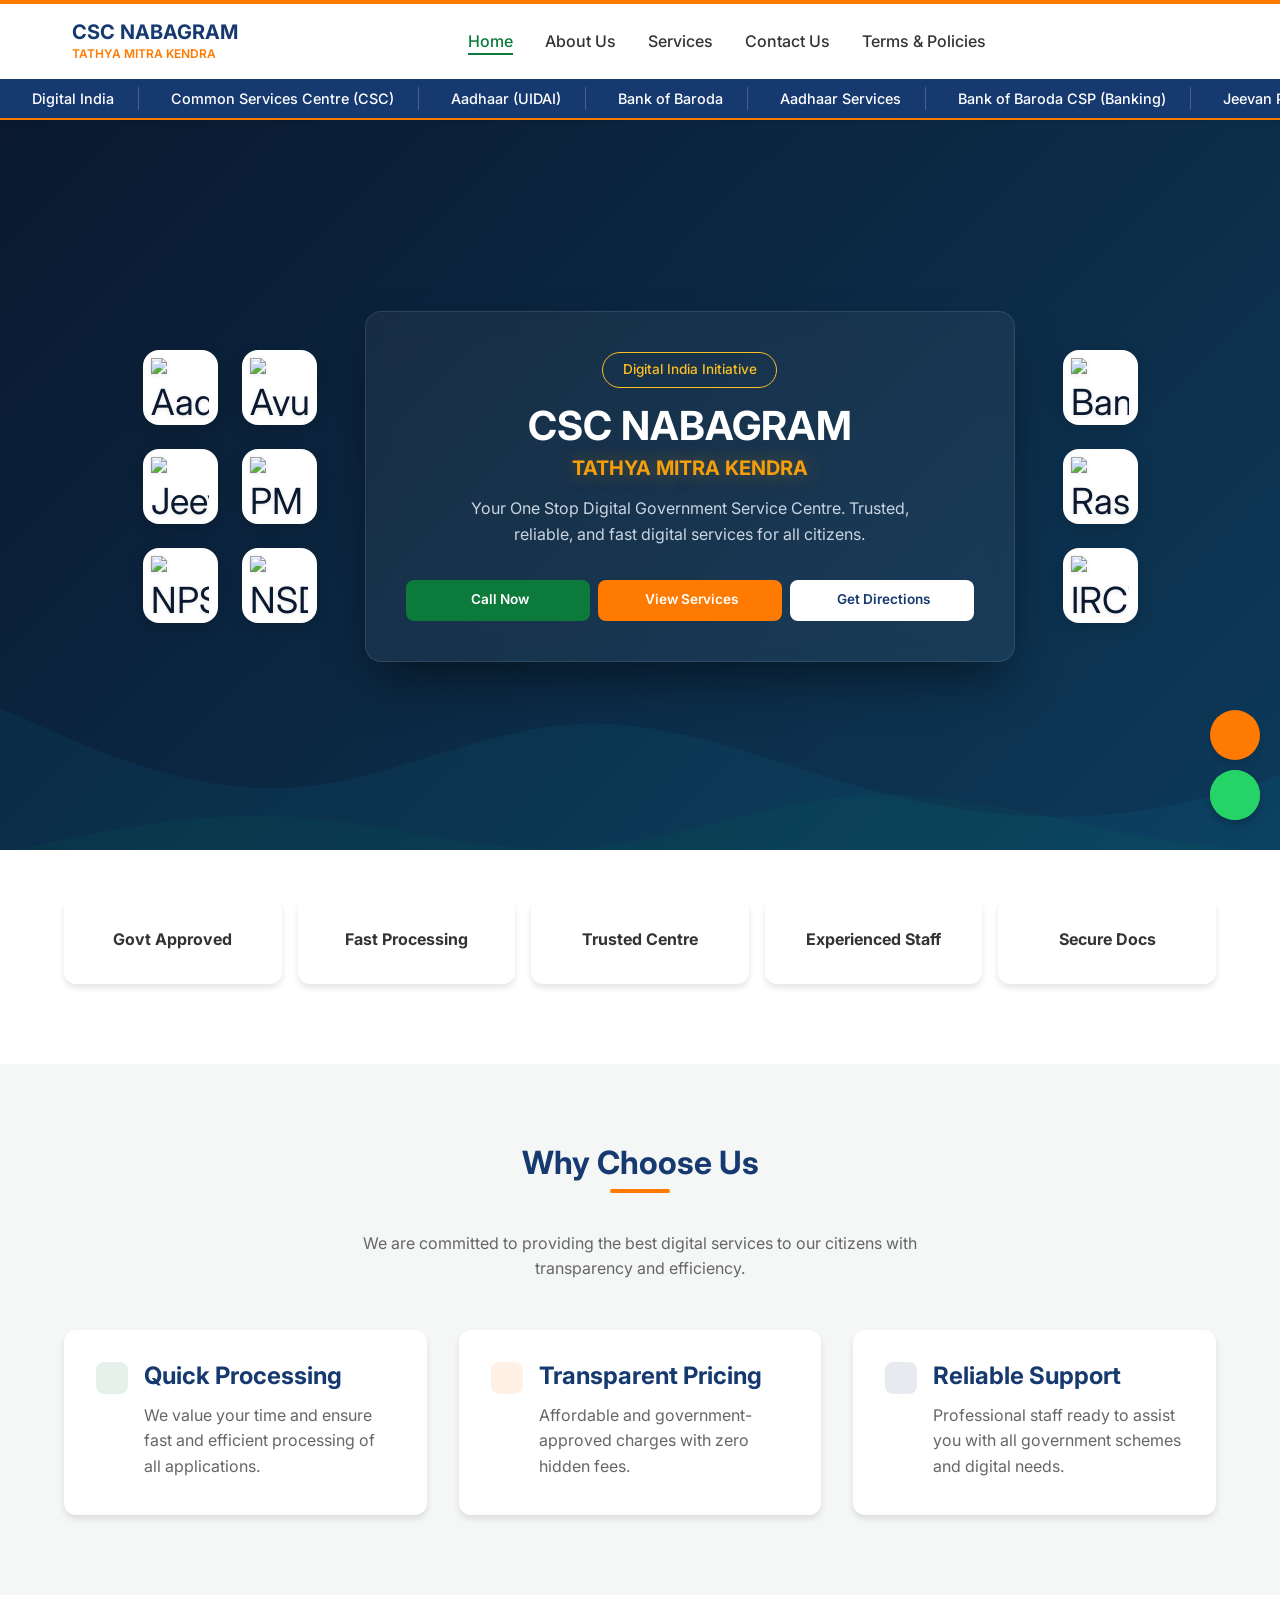
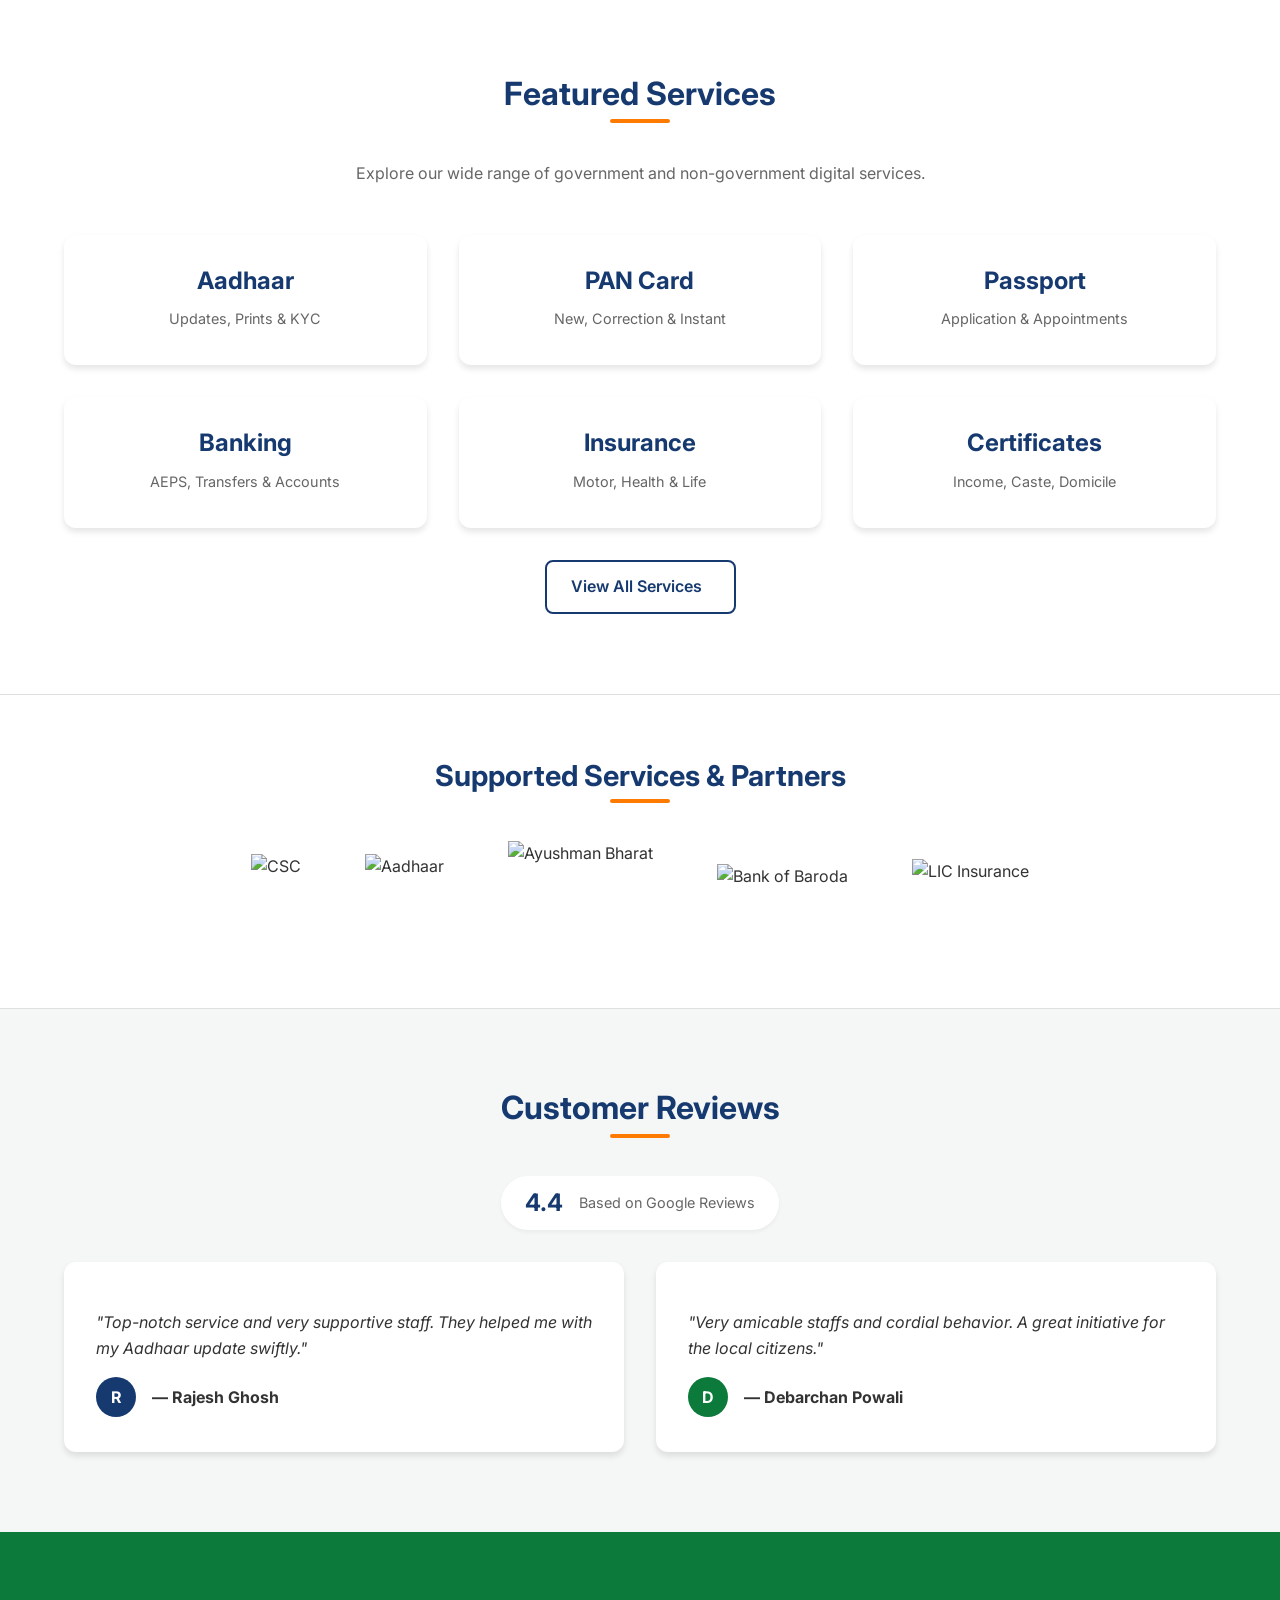
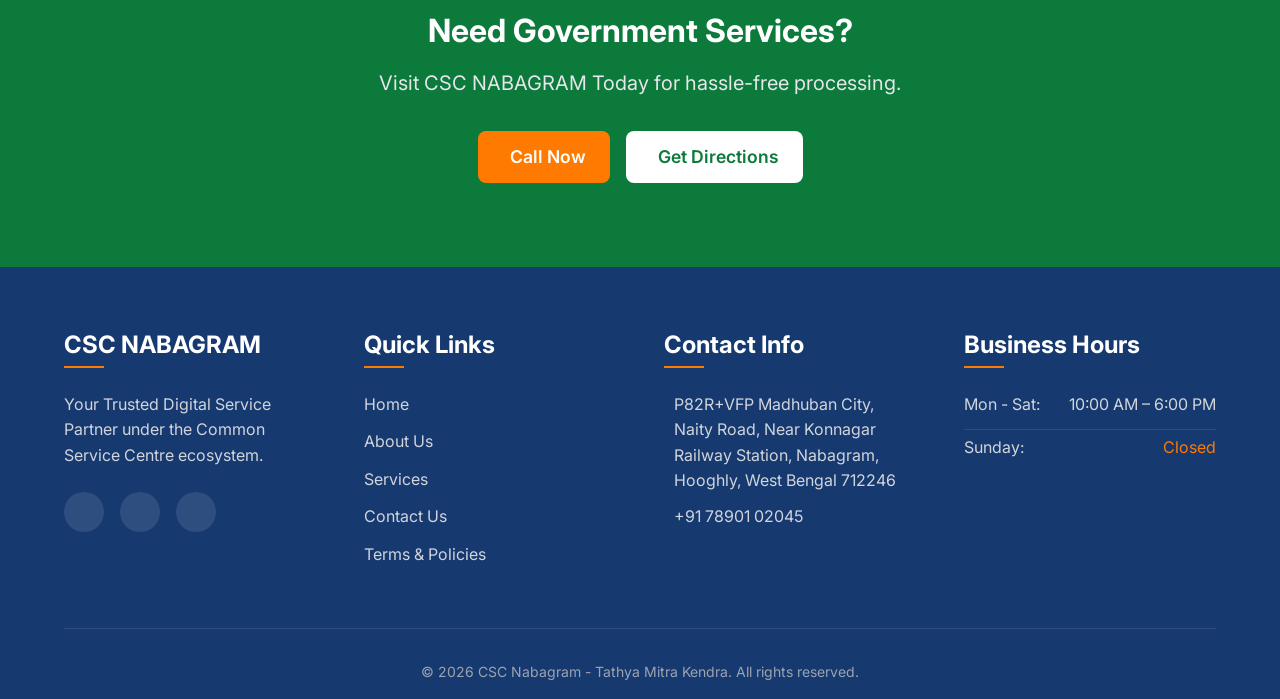
==== index.html @ 174e8575 "Initial commit" ====
<!DOCTYPE html>
<html lang="en">

<head>
    <meta charset="UTF-8">
    <meta name="viewport" content="width=device-width, initial-scale=1.0">
    <meta name="description"
        content="CSC Nabagram - Tathya Mitra Kendra. Your Trusted Digital Service Partner. We provide Aadhaar, PAN, Voter ID, Passport, Banking and various Government Certificates services.">
    <meta name="keywords"
        content="CSC Nabagram, Tathya Mitra Kendra, Aadhaar Center, PAN Card, Digital India, Government Services, Banking, Insurance, Passport Seva">
    <title>CSC NABAGRAM - TATHYA MITRA KENDRA</title>

    <!-- Open Graph Tags -->
    <meta property="og:title" content="CSC Nabagram - Tathya Mitra Kendra">
    <meta property="og:description"
        content="Your One Stop Digital Government Service Centre for Aadhaar, PAN, Passport, and more.">
    <meta property="og:type" content="website">
    <meta property="og:url" content="https://www.cscnaba.example.com">

    <!-- CSS and Fonts -->
    <link rel="stylesheet" href="css/style.css">
    <script src="https://unpkg.com/@phosphor-icons/web"></script>

    <!-- Schema.org LocalBusiness -->
    <script type="application/ld+json">
    {
      "@context": "https://schema.org",
      "@type": "LocalBusiness",
      "name": "CSC NABAGRAM - TATHYA MITRA KENDRA",
      "image": "",
      "telephone": "+91 7890102045",
      "address": {
        "@type": "PostalAddress",
        "streetAddress": "P82R+VFP Madhuban City, Naity Road, Near Konnagar Railway Station",
        "addressLocality": "Nabagram",
        "addressRegion": "West Bengal",
        "postalCode": "712246",
        "addressCountry": "IN"
      },
      "openingHoursSpecification": {
        "@type": "OpeningHoursSpecification",
        "dayOfWeek": [
          "Monday", "Tuesday", "Wednesday", "Thursday", "Friday", "Saturday"
        ],
        "opens": "10:00",
        "closes": "18:00"
      }
    }
    </script>
</head>

<body>

    <!-- Header Navigation -->
    <header>
        <div class="nav-container">
            <a href="index.html" class="logo">
                <i class="ph ph-fingerprint logo-icon"></i>
                <div class="logo-text">
                    <h1>CSC NABAGRAM</h1>
                    <p>TATHYA MITRA KENDRA</p>
                </div>
            </a>
            <ul class="nav-menu">
                <li><a href="index.html" class="nav-link active">Home</a></li>
                <li><a href="about.html" class="nav-link">About Us</a></li>
                <li><a href="services.html" class="nav-link">Services</a></li>
                <li><a href="contact.html" class="nav-link">Contact Us</a></li>
                <li><a href="terms.html" class="nav-link">Terms & Policies</a></li>
            </ul>
            <div class="header-cta" style="display: flex; gap: 1rem; align-items: center;">
                <a href="tel:+917890102045" class="btn btn-primary"
                    style="display: none; @media(min-width: 768px){display: inline-flex;}"><i class="ph ph-phone"></i>
                    Call Now</a>
                <button class="hamburger" aria-label="Toggle Navigation">
                    <i class="ph ph-list"></i>
                </button>
            </div>
        </div>
        <!-- Services Ticker -->
        <div class="services-ticker-wrap">
            <div class="services-ticker">
                <div class="ticker-group">
                    <div class="ticker-item"><i class="ph ph-laptop"></i> Digital India</div>
                    <div class="ticker-item"><i class="ph ph-buildings"></i> Common Services Centre (CSC)</div>
                    <div class="ticker-item"><i class="ph ph-fingerprint"></i> Aadhaar (UIDAI)</div>
                    <div class="ticker-item"><i class="ph ph-bank"></i> Bank of Baroda</div>
                    <div class="ticker-item"><i class="ph ph-fingerprint"></i> Aadhaar Services</div>
                    <div class="ticker-item"><i class="ph ph-bank"></i> Bank of Baroda CSP (Banking)</div>
                    <div class="ticker-item"><i class="ph ph-heartbeat"></i> Jeevan Pramaan</div>
                    <div class="ticker-item"><i class="ph ph-shield-check"></i> General Insurance</div>
                    <div class="ticker-item"><i class="ph ph-piggy-bank"></i> NPS (National Pension System)</div>
                    <div class="ticker-item"><i class="ph ph-identification-card"></i> PAN Card (NSDL/UTIITSL)</div>
                    <div class="ticker-item"><i class="ph ph-airplane-in-flight"></i> Passport Seva</div>
                    <div class="ticker-item"><i class="ph ph-identification-badge"></i> Voter ID Services (ECI)</div>
                    <div class="ticker-item"><i class="ph ph-certificate"></i> Birth & Death Certificate</div>
                    <div class="ticker-item"><i class="ph ph-file-text"></i> Income, Caste & Residence Certificate</div>
                    <div class="ticker-item"><i class="ph ph-plant"></i> PM Kisan Samman Nidhi</div>
                    <div class="ticker-item"><i class="ph ph-first-aid"></i> Ayushman Bharat (PMJAY)</div>
                    <div class="ticker-item"><i class="ph ph-hard-hat"></i> eShram Registration</div>
                    <div class="ticker-item"><i class="ph ph-shopping-cart"></i> Ration Card Services</div>
                    <div class="ticker-item"><i class="ph ph-lightning"></i> Electricity Bill Payment</div>
                    <div class="ticker-item"><i class="ph ph-device-mobile"></i> Mobile & DTH Recharge</div>
                    <div class="ticker-item"><i class="ph ph-car"></i> FASTag</div>
                    <div class="ticker-item"><i class="ph ph-train"></i> Railway & Bus Ticket Booking (IRCTC)</div>
                    <div class="ticker-item"><i class="ph ph-file-signature"></i> Government Scheme Registration</div>
                    <div class="ticker-item"><i class="ph ph-credit-card"></i> Digital Payment Services</div>
                </div>
                <div class="ticker-group" aria-hidden="true">
                    <div class="ticker-item"><i class="ph ph-laptop"></i> Digital India</div>
                    <div class="ticker-item"><i class="ph ph-buildings"></i> Common Services Centre (CSC)</div>
                    <div class="ticker-item"><i class="ph ph-fingerprint"></i> Aadhaar (UIDAI)</div>
                    <div class="ticker-item"><i class="ph ph-bank"></i> Bank of Baroda</div>
                    <div class="ticker-item"><i class="ph ph-fingerprint"></i> Aadhaar Services</div>
                    <div class="ticker-item"><i class="ph ph-bank"></i> Bank of Baroda CSP (Banking)</div>
                    <div class="ticker-item"><i class="ph ph-heartbeat"></i> Jeevan Pramaan</div>
                    <div class="ticker-item"><i class="ph ph-shield-check"></i> General Insurance</div>
                    <div class="ticker-item"><i class="ph ph-piggy-bank"></i> NPS (National Pension System)</div>
                    <div class="ticker-item"><i class="ph ph-identification-card"></i> PAN Card (NSDL/UTIITSL)</div>
                    <div class="ticker-item"><i class="ph ph-airplane-in-flight"></i> Passport Seva</div>
                    <div class="ticker-item"><i class="ph ph-identification-badge"></i> Voter ID Services (ECI)</div>
                    <div class="ticker-item"><i class="ph ph-certificate"></i> Birth & Death Certificate</div>
                    <div class="ticker-item"><i class="ph ph-file-text"></i> Income, Caste & Residence Certificate</div>
                    <div class="ticker-item"><i class="ph ph-plant"></i> PM Kisan Samman Nidhi</div>
                    <div class="ticker-item"><i class="ph ph-first-aid"></i> Ayushman Bharat (PMJAY)</div>
                    <div class="ticker-item"><i class="ph ph-hard-hat"></i> eShram Registration</div>
                    <div class="ticker-item"><i class="ph ph-shopping-cart"></i> Ration Card Services</div>
                    <div class="ticker-item"><i class="ph ph-lightning"></i> Electricity Bill Payment</div>
                    <div class="ticker-item"><i class="ph ph-device-mobile"></i> Mobile & DTH Recharge</div>
                    <div class="ticker-item"><i class="ph ph-car"></i> FASTag</div>
                    <div class="ticker-item"><i class="ph ph-train"></i> Railway & Bus Ticket Booking (IRCTC)</div>
                    <div class="ticker-item"><i class="ph ph-file-signature"></i> Government Scheme Registration</div>
                    <div class="ticker-item"><i class="ph ph-credit-card"></i> Digital Payment Services</div>
                </div>
            </div>
        </div>
    </header>

    <!-- Hero Section -->
    <section class="hero">
        <!-- Wavy Background Overlay -->
        <div class="hero-overlay-wavy">
            <svg viewBox="0 0 1440 320" class="wave-1">
                <path fill="rgba(0, 212, 255, 0.05)" fill-opacity="1"
                    d="M0,128L48,149.3C96,171,192,213,288,208C384,203,480,149,576,144C672,139,768,181,864,208C960,235,1056,245,1152,229.3C1248,213,1344,171,1392,149.3L1440,128L1440,320L1392,320C1344,320,1248,320,1152,320C1056,320,960,320,864,320C768,320,672,320,576,320C480,320,384,320,288,320C192,320,96,320,48,320L0,320Z">
                </path>
            </svg>
            <svg viewBox="0 0 1440 320" class="wave-2">
                <path fill="rgba(0, 168, 89, 0.05)" fill-opacity="1"
                    d="M0,224L48,213.3C96,203,192,181,288,186.7C384,192,480,224,576,218.7C672,213,768,171,864,165.3C960,160,1056,192,1152,208C1248,224,1344,224,1392,224L1440,224L1440,320L1392,320C1344,320,1248,320,1152,320C1056,320,960,320,864,320C768,320,672,320,576,320C480,320,384,320,288,320C192,320,96,320,48,320L0,320Z">
                </path>
            </svg>
        </div>

        <div class="container fade-in">
            <div class="hero-grid-layout">

                <!-- Left Icon Grid (2x3) -->
                <div class="icon-grid icon-grid-left">
                    <div class="icon-tile tile-gold" title="Aadhaar">
                        <img src="https://upload.wikimedia.org/wikipedia/en/thumb/c/cf/Aadhaar_Logo.svg/1920px-Aadhaar_Logo.svg.png"
                            alt="Aadhaar Logo" class="service-logo" />
                    </div>
                    <div class="icon-tile tile-green" title="Ayushman Bharat">
                        <img src="https://upload.wikimedia.org/wikipedia/en/1/1a/Ayushman_Bharat_logo.png?_=20220506000059"
                            alt="Ayushman Bharat Logo" class="service-logo" />
                    </div>

                    <div class="icon-tile tile-green" title="Jeevan Praman (Life Certificate)">
                        <img src="https://play-lh.googleusercontent.com/wIWurMlWgTsXlw49_BJydzpT9rYvdgEAUgNlABAgY7qP3xqHXiaWk6JvAzlwuA5ULZvCuxVPrdtq972k67VcJJY"
                            alt="Jeevan Pramaan Logo" class="service-logo" />
                    </div>
                    <div class="icon-tile tile-gold" title="PM Kisaan">
                        <img src="https://upload.wikimedia.org/wikipedia/en/b/b4/Pradhan_Mantri_Fasal_Bima_Yojana_%28PMFBY%29_logo.png"
                            alt="PM Kisaan Logo" class="service-logo" />
                    </div>

                    <div class="icon-tile tile-gold" title="NPS Logo">
                        <img src="https://npstrust.org.in/sites/default/files/logo.png" alt="NPS Logo"
                            class="service-logo" />
                    </div>
                    <div class="icon-tile tile-green" title="NSDL">
                        <img src="https://nsdl.com/images/logo.svg" alt="NSDL Logo" class="service-logo">
                    </div>
                </div>

                <!-- Center Glass Card -->
                <div class="hero-center-card">
                    <div class="hero-glass-card">
                        <div class="text-center">
                            <div class="hero-badge">
                                Digital India Initiative
                            </div>
                        </div>
                        <h1 class="hero-title text-center">CSC NABAGRAM</h1>
                        <h2 class="hero-subtitle text-center">TATHYA MITRA KENDRA</h2>
                        <p class="hero-description text-center mx-auto">Your One Stop Digital Government Service Centre.
                            Trusted, reliable, and fast digital services for all citizens.</p>
                        <div class="hero-btns mt-4">
                            <a href="tel:+917890102045" class="btn btn-primary btn-glow"><i class="ph ph-phone"></i>
                                Call Now</a>
                            <a href="services.html" class="btn btn-secondary btn-glow-orange"><i
                                    class="ph ph-file-text"></i> View Services</a>
                            <a href="https://maps.google.com" target="_blank" class="btn btn-glow-white"><i
                                    class="ph ph-map-pin"></i> Get Directions</a>
                        </div>
                    </div>
                </div>

                <!-- Right Icon Grid (1x3) -->
                <div class="icon-grid icon-grid-right">
                    <div class="icon-tile tile-gold" title="Bank of Baroda">
                        <img src="https://1000logos.net/wp-content/uploads/2021/06/Bank-of-Baroda-icon.png"
                            alt="Bank of Baroda Logo" class="service-logo" />
                    </div>
                    <div class="icon-tile tile-green" title="Rashan Card">
                        <img src="https://encrypted-tbn0.gstatic.com/images?q=tbn:ANd9GcRz2HnUyxR5xwgK6TdlXChXiBnvWCTY1NSEV9ISno-2l3vBcCXxIpg2gfz5&s=10"
                            alt="Rashan" class="service-logo">
                    </div>
                    <div class="icon-tile tile-gold" title="IRCTC_Logo">
                        <img src="https://upload.wikimedia.org/wikipedia/en/thumb/4/45/IRCTC_Logo.svg/1920px-IRCTC_Logo.svg.png"
                            alt="IRCTC" class="service-logo">
                    </div>
                </div>

            </div>
        </div>

        <!-- Floating Appointment -->
        <a href="#" class="floating-appointment" target="_blank" title="Book an Appointment">
            <i class="ph ph-calendar-plus"></i>
        </a>

        <!-- Floating WhatsApp -->
        <a href="https://wa.me/917890102045" class="floating-whatsapp" target="_blank">
            <i class="ph-fill ph-whatsapp-logo"></i>
        </a>
    </section>

    <!-- Feature Cards -->
    <section
        style="background-color: var(--color-white); padding-top: 3rem; margin-top: -50px; position: relative; z-index: 10;">
        <div class="container">
            <div class="grid" style="grid-template-columns: repeat(auto-fit, minmax(200px, 1fr)); gap: 1rem;">
                <div class="card text-center fade-in">
                    <i class="ph ph-shield-check"
                        style="font-size: 2.5rem; color: var(--color-green); margin-bottom: 1rem;"></i>
                    <h4 style="color: var(--color-text);">Govt Approved</h4>
                </div>
                <div class="card text-center fade-in" style="transition-delay: 0.1s;">
                    <i class="ph ph-lightning"
                        style="font-size: 2.5rem; color: var(--color-saffron); margin-bottom: 1rem;"></i>
                    <h4 style="color: var(--color-text);">Fast Processing</h4>
                </div>
                <div class="card text-center fade-in" style="transition-delay: 0.2s;">
                    <i class="ph ph-star" style="font-size: 2.5rem; color: var(--color-navy); margin-bottom: 1rem;"></i>
                    <h4 style="color: var(--color-text);">Trusted Centre</h4>
                </div>
                <div class="card text-center fade-in" style="transition-delay: 0.3s;">
                    <i class="ph ph-users"
                        style="font-size: 2.5rem; color: var(--color-green); margin-bottom: 1rem;"></i>
                    <h4 style="color: var(--color-text);">Experienced Staff</h4>
                </div>
                <div class="card text-center fade-in" style="transition-delay: 0.4s;">
                    <i class="ph ph-file-lock"
                        style="font-size: 2.5rem; color: var(--color-saffron); margin-bottom: 1rem;"></i>
                    <h4 style="color: var(--color-text);">Secure Docs</h4>
                </div>
            </div>
        </div>
    </section>

    <!-- Why Choose Us -->
    <section style="background-color: var(--color-bg);">
        <div class="container">
            <h2 class="section-title fade-in">Why Choose Us</h2>
            <p class="section-subtitle fade-in">We are committed to providing the best digital services to our citizens
                with transparency and efficiency.</p>

            <div class="grid">
                <div class="card fade-in">
                    <div style="display: flex; align-items: flex-start; gap: 1rem;">
                        <div
                            style="background-color: rgba(11, 122, 59, 0.1); padding: 1rem; border-radius: var(--radius-md); color: var(--color-green);">
                            <i class="ph ph-clock" style="font-size: 2rem;"></i>
                        </div>
                        <div>
                            <h3>Quick Processing</h3>
                            <p style="color: var(--color-text-light);">We value your time and ensure fast and efficient
                                processing of all applications.</p>
                        </div>
                    </div>
                </div>
                <div class="card fade-in" style="transition-delay: 0.1s;">
                    <div style="display: flex; align-items: flex-start; gap: 1rem;">
                        <div
                            style="background-color: rgba(255, 122, 0, 0.1); padding: 1rem; border-radius: var(--radius-md); color: var(--color-saffron);">
                            <i class="ph ph-wallet" style="font-size: 2rem;"></i>
                        </div>
                        <div>
                            <h3>Transparent Pricing</h3>
                            <p style="color: var(--color-text-light);">Affordable and government-approved charges with
                                zero hidden fees.</p>
                        </div>
                    </div>
                </div>
                <div class="card fade-in" style="transition-delay: 0.2s;">
                    <div style="display: flex; align-items: flex-start; gap: 1rem;">
                        <div
                            style="background-color: rgba(22, 58, 112, 0.1); padding: 1rem; border-radius: var(--radius-md); color: var(--color-navy);">
                            <i class="ph ph-handshake" style="font-size: 2rem;"></i>
                        </div>
                        <div>
                            <h3>Reliable Support</h3>
                            <p style="color: var(--color-text-light);">Professional staff ready to assist you with all
                                government schemes and digital needs.</p>
                        </div>
                    </div>
                </div>
            </div>
        </div>
    </section>

    <!-- Featured Services -->
    <section style="background-color: var(--color-white);">
        <div class="container">
            <h2 class="section-title fade-in">Featured Services</h2>
            <p class="section-subtitle fade-in">Explore our wide range of government and non-government digital
                services.</p>

            <div class="grid">
                <!-- Aadhaar -->
                <a href="services.html" class="card text-center fade-in">
                    <i class="ph ph-fingerprint service-icon"></i>
                    <h3>Aadhaar</h3>
                    <p style="color: var(--color-text-light); font-size: 0.9rem;">Updates, Prints & KYC</p>
                </a>
                <!-- PAN -->
                <a href="services.html" class="card text-center fade-in">
                    <i class="ph ph-identification-card service-icon"></i>
                    <h3>PAN Card</h3>
                    <p style="color: var(--color-text-light); font-size: 0.9rem;">New, Correction & Instant</p>
                </a>
                <!-- Passport -->
                <a href="services.html" class="card text-center fade-in">
                    <i class="ph ph-airplane-in-flight service-icon"></i>
                    <h3>Passport</h3>
                    <p style="color: var(--color-text-light); font-size: 0.9rem;">Application & Appointments</p>
                </a>
                <!-- Banking -->
                <a href="services.html" class="card text-center fade-in">
                    <i class="ph ph-bank service-icon"></i>
                    <h3>Banking</h3>
                    <p style="color: var(--color-text-light); font-size: 0.9rem;">AEPS, Transfers & Accounts</p>
                </a>
                <!-- Insurance -->
                <a href="services.html" class="card text-center fade-in">
                    <i class="ph ph-shield-plus service-icon"></i>
                    <h3>Insurance</h3>
                    <p style="color: var(--color-text-light); font-size: 0.9rem;">Motor, Health & Life</p>
                </a>
                <!-- Certificates -->
                <a href="services.html" class="card text-center fade-in">
                    <i class="ph ph-certificate service-icon"></i>
                    <h3>Certificates</h3>
                    <p style="color: var(--color-text-light); font-size: 0.9rem;">Income, Caste, Domicile</p>
                </a>
            </div>

            <div class="text-center mt-4 fade-in">
                <a href="services.html" class="btn btn-outline">View All Services <i class="ph ph-arrow-right"></i></a>
            </div>
        </div>
    </section>

    <!-- Government & Partner Services -->
    <section
        style="background-color: var(--color-white); border-top: 1px solid var(--color-border); border-bottom: 1px solid var(--color-border); padding: 4rem 0;">
        <div class="container text-center">
            <h2 class="section-title fade-in" style="margin-bottom: 3rem; font-size: 1.8rem;">Supported Services &
                Partners</h2>
            <div class="fade-in"
                style="display: flex; flex-wrap: wrap; justify-content: center; align-items: center; gap: 4rem;">
                <div style="text-align: center;">
                    <img src="https://upload.wikimedia.org/wikipedia/en/7/77/Common_Service_Centres_logo.png" alt="CSC"
                        style="height: 70px; width: auto; object-fit: contain; margin: 0 auto 0.5rem auto;">

                </div>
                <div style="text-align: center;">
                    <img src="https://upload.wikimedia.org/wikipedia/en/c/cf/Aadhaar_Logo.svg" alt="Aadhaar"
                        style="height: 70px; width: auto; object-fit: contain; margin-bottom: 0.5rem;">
                </div>
                <div style="text-align: center;">
                    <img src="https://upload.wikimedia.org/wikipedia/en/1/1a/Ayushman_Bharat_logo.png"
                        alt="Ayushman Bharat"
                        style="height: 95px; width: auto; object-fit: contain; margin: 0 auto 0.5rem auto;">

                </div>
                <div style="text-align: center;">
                    <img src="https://upload.wikimedia.org/wikipedia/en/thumb/f/f2/BankOfBarodaLogo.svg/250px-BankOfBarodaLogo.svg.png"
                        alt="Bank of Baroda"
                        style="height: 50px; width: auto; object-fit: contain; margin: 0 auto 0.5rem auto;">

                </div>
                <div style="text-align: center;">
                    <img src="https://t3.gstatic.com/faviconV2?client=SOCIAL&type=FAVICON&fallback_opts=TYPE,SIZE,URL&url=http://licindia.in&size=128"
                        alt="LIC Insurance"
                        style="height: 60px; width: auto; object-fit: contain; margin: 0 auto 0.5rem auto;">

                </div>
            </div>
        </div>
    </section>

    <!-- Customer Reviews -->
    <section style="background-color: var(--color-bg);">
        <div class="container">
            <h2 class="section-title fade-in">Customer Reviews</h2>

            <div class="text-center mb-4 fade-in">
                <div
                    style="display: inline-flex; align-items: center; gap: 0.5rem; background: var(--color-white); padding: 0.5rem 1.5rem; border-radius: 50px; box-shadow: var(--shadow-sm);">
                    <span style="font-size: 1.5rem; font-weight: 700; color: var(--color-navy);">4.4</span>
                    <div style="color: #FFB800; font-size: 1.2rem;">
                        <i class="ph-fill ph-star"></i>
                        <i class="ph-fill ph-star"></i>
                        <i class="ph-fill ph-star"></i>
                        <i class="ph-fill ph-star"></i>
                        <i class="ph-half ph-star"></i>
                    </div>
                    <span style="color: var(--color-text-light); font-size: 0.9rem;">Based on Google Reviews</span>
                </div>
            </div>

            <div class="grid" style="grid-template-columns: repeat(auto-fit, minmax(300px, 1fr)); gap: 2rem;">
                <div class="card fade-in">
                    <div style="color: #FFB800; margin-bottom: 1rem; font-size: 1.2rem;">
                        <i class="ph-fill ph-star"></i>
                        <i class="ph-fill ph-star"></i>
                        <i class="ph-fill ph-star"></i>
                        <i class="ph-fill ph-star"></i>
                        <i class="ph-fill ph-star"></i>
                    </div>
                    <p style="font-style: italic; margin-bottom: 1rem;">"Top-notch service and very supportive staff.
                        They helped me with my Aadhaar update swiftly."</p>
                    <div style="display: flex; align-items: center; gap: 1rem;">
                        <div
                            style="width: 40px; height: 40px; border-radius: 50%; background-color: var(--color-navy); color: white; display: flex; align-items: center; justify-content: center; font-weight: bold;">
                            R</div>
                        <strong>— Rajesh Ghosh</strong>
                    </div>
                </div>

                <div class="card fade-in" style="transition-delay: 0.1s;">
                    <div style="color: #FFB800; margin-bottom: 1rem; font-size: 1.2rem;">
                        <i class="ph-fill ph-star"></i>
                        <i class="ph-fill ph-star"></i>
                        <i class="ph-fill ph-star"></i>
                        <i class="ph-fill ph-star"></i>
                        <i class="ph-fill ph-star"></i>
                    </div>
                    <p style="font-style: italic; margin-bottom: 1rem;">"Very amicable staffs and cordial behavior. A
                        great initiative for the local citizens."</p>
                    <div style="display: flex; align-items: center; gap: 1rem;">
                        <div
                            style="width: 40px; height: 40px; border-radius: 50%; background-color: var(--color-green); color: white; display: flex; align-items: center; justify-content: center; font-weight: bold;">
                            D</div>
                        <strong>— Debarchan Powali</strong>
                    </div>
                </div>
            </div>
        </div>
    </section>

    <!-- Call To Action -->
    <section style="background-color: var(--color-green); color: var(--color-white); text-align: center;">
        <div class="container fade-in">
            <h2 style="color: var(--color-white); margin-bottom: 1rem;">Need Government Services?</h2>
            <p style="font-size: 1.25rem; margin-bottom: 2rem; color: #e5e7eb;">Visit CSC NABAGRAM Today for hassle-free
                processing.</p>
            <div style="display: flex; gap: 1rem; justify-content: center; flex-wrap: wrap;">
                <a href="tel:+917890102045" class="btn btn-secondary" style="font-size: 1.1rem;"><i
                        class="ph ph-phone"></i> Call Now</a>
                <a href="https://maps.google.com" target="_blank" class="btn"
                    style="background-color: var(--color-white); color: var(--color-green); font-size: 1.1rem;"><i
                        class="ph ph-map-pin"></i> Get Directions</a>
            </div>
        </div>
    </section>

    <!-- Footer -->
    <footer>
        <div class="container">
            <div class="footer-grid">
                <div class="footer-col">
                    <h3>CSC NABAGRAM</h3>
                    <p>Your Trusted Digital Service Partner under the Common Service Centre ecosystem.</p>
                    <div class="social-links">
                        <a href="#" class="social-icon"><i class="ph ph-facebook-logo"></i></a>
                        <a href="#" class="social-icon"><i class="ph ph-twitter-logo"></i></a>
                        <a href="#" class="social-icon"><i class="ph ph-instagram-logo"></i></a>
                    </div>
                </div>

                <div class="footer-col">
                    <h3>Quick Links</h3>
                    <ul class="footer-links">
                        <li><a href="index.html">Home</a></li>
                        <li><a href="about.html">About Us</a></li>
                        <li><a href="services.html">Services</a></li>
                        <li><a href="contact.html">Contact Us</a></li>
                        <li><a href="terms.html">Terms & Policies</a></li>
                    </ul>
                </div>

                <div class="footer-col">
                    <h3>Contact Info</h3>
                    <ul class="footer-links" style="color: #d1d5db;">
                        <li style="display: flex; gap: 10px; margin-bottom: 10px;">
                            <i class="ph ph-map-pin" style="font-size: 1.2rem; color: var(--color-saffron);"></i>
                            <span>P82R+VFP Madhuban City, Naity Road, Near Konnagar Railway Station, Nabagram, Hooghly,
                                West Bengal 712246</span>
                        </li>
                        <li style="display: flex; gap: 10px; margin-bottom: 10px;">
                            <i class="ph ph-phone" style="font-size: 1.2rem; color: var(--color-saffron);"></i>
                            <a href="tel:+917890102045">+91 78901 02045</a>
                        </li>
                    </ul>
                </div>

                <div class="footer-col">
                    <h3>Business Hours</h3>
                    <ul class="footer-links" style="color: #d1d5db;">
                        <li style="display: flex; justify-content: space-between;">
                            <span>Mon - Sat:</span>
                            <span>10:00 AM – 6:00 PM</span>
                        </li>
                        <li
                            style="display: flex; justify-content: space-between; border-top: 1px solid rgba(255,255,255,0.1); margin-top: 5px; padding-top: 5px;">
                            <span>Sunday:</span>
                            <span style="color: var(--color-saffron);">Closed</span>
                        </li>
                    </ul>
                </div>
            </div>

            <div class="footer-bottom">
                <p>&copy; <span id="currentYear"></span> CSC Nabagram - Tathya Mitra Kendra. All rights reserved.</p>

            </div>
        </div>
    </footer>

    <!-- Floating Buttons -->
    <a href="https://wa.me/917890102045" target="_blank" class="floating-whatsapp" aria-label="WhatsApp Us">
        <i class="ph ph-whatsapp-logo"></i>
    </a>

    <button id="backToTop" aria-label="Back to Top">
        <i class="ph ph-caret-up"></i>
    </button>

    <script src="js/script.js"></script>
</body>

</html>
---- css/style.css ----
@import url('https://fonts.googleapis.com/css2?family=Inter:wght@300;400;500;600;700;800&display=swap');

:root {
  /* Colors */
  --color-green: #0B7A3B;
  --color-saffron: #FF7A00;
  --color-white: #FFFFFF;
  --color-navy: #163A70;

  --color-bg: #F4F7F6;
  --color-text: #333333;
  --color-text-light: #666666;
  --color-border: #E0E0E0;

  /* Shadows */
  --shadow-sm: 0 2px 4px rgba(0, 0, 0, 0.05);
  --shadow-md: 0 4px 6px rgba(0, 0, 0, 0.1);
  --shadow-lg: 0 10px 15px rgba(0, 0, 0, 0.1);
  --shadow-hover: 0 15px 25px rgba(0, 0, 0, 0.15);

  /* Radii */
  --radius-sm: 4px;
  --radius-md: 8px;
  --radius-lg: 12px;
  --radius-xl: 16px;

  /* Transitions */
  --transition-fast: 0.2s ease;
  --transition-normal: 0.3s ease;
}

/* Reset & Base Styles */
* {
  margin: 0;
  padding: 0;
  box-sizing: border-box;
}

html {
  scroll-behavior: smooth;
}

body {
  font-family: 'Inter', sans-serif;
  color: var(--color-text);
  background-color: var(--color-bg);
  line-height: 1.6;
  overflow-x: hidden;
}

a {
  text-decoration: none;
  color: var(--color-navy);
  transition: color var(--transition-normal);
}

a:hover {
  color: var(--color-green);
}

ul {
  list-style: none;
}

img {
  max-width: 100%;
  height: auto;
  display: block;
}

/* Typography */
h1,
h2,
h3,
h4,
h5,
h6 {
  color: var(--color-navy);
  font-weight: 700;
  line-height: 1.2;
}

h1 {
  font-size: 2.5rem;
}

h2 {
  font-size: 2rem;
  margin-bottom: 1rem;
}

h3 {
  font-size: 1.5rem;
  margin-bottom: 0.75rem;
}

.section-title {
  text-align: center;
  margin-bottom: 3rem;
  position: relative;
}

.section-title::after {
  content: '';
  position: absolute;
  bottom: -10px;
  left: 50%;
  transform: translateX(-50%);
  width: 60px;
  height: 4px;
  background-color: var(--color-saffron);
  border-radius: var(--radius-sm);
}

.section-subtitle {
  text-align: center;
  color: var(--color-text-light);
  max-width: 600px;
  margin: 0 auto 3rem auto;
}

/* Layout */
.container {
  width: 100%;
  max-width: 1200px;
  margin: 0 auto;
  padding: 0 1.5rem;
}

section {
  padding: 5rem 0;
}

/* Header & Nav */
header {
  background-color: var(--color-white);
  box-shadow: var(--shadow-sm);
  position: sticky;
  top: 0;
  z-index: 1000;
  border-top: 4px solid var(--color-saffron);
}

.nav-container {
  display: flex;
  justify-content: space-between;
  align-items: center;
  padding: 1rem 1.5rem;
  max-width: 1200px;
  margin: 0 auto;
}

.logo {
  display: flex;
  align-items: center;
  gap: 0.5rem;
}

.logo-icon {
  font-size: 2rem;
  color: var(--color-green);
}

.logo-text h1 {
  font-size: 1.25rem;
  margin: 0;
  color: var(--color-navy);
}

.logo-text p {
  font-size: 0.75rem;
  color: var(--color-saffron);
  font-weight: 600;
  margin: 0;
}

.nav-menu {
  display: flex;
  gap: 2rem;
  align-items: center;
}

.nav-link {
  color: var(--color-text);
  font-weight: 500;
  position: relative;
}

.nav-link::after {
  content: '';
  position: absolute;
  width: 0;
  height: 2px;
  bottom: -4px;
  left: 0;
  background-color: var(--color-green);
  transition: width var(--transition-normal);
}

.nav-link:hover::after,
.nav-link.active::after {
  width: 100%;
}

.nav-link.active {
  color: var(--color-green);
}

.hamburger {
  display: none;
  cursor: pointer;
  background: none;
  border: none;
  font-size: 1.5rem;
  color: var(--color-navy);
}

/* Buttons */
.btn {
  display: inline-flex;
  align-items: center;
  justify-content: center;
  padding: 0.75rem 1.5rem;
  border-radius: var(--radius-md);
  font-weight: 600;
  cursor: pointer;
  transition: all var(--transition-normal);
  border: none;
  gap: 0.5rem;
  position: relative;
  overflow: hidden;
}

.btn-primary {
  background-color: var(--color-green);
  color: var(--color-white);
}

.btn-primary:hover {
  background-color: #09612f;
  color: var(--color-white);
  box-shadow: var(--shadow-md);
  transform: translateY(-2px);
}

.btn-secondary {
  background-color: var(--color-saffron);
  color: var(--color-white);
}

.btn-secondary:hover {
  background-color: #e66e00;
  color: var(--color-white);
  box-shadow: var(--shadow-md);
  transform: translateY(-2px);
}

.btn-outline {
  background-color: transparent;
  color: var(--color-navy);
  border: 2px solid var(--color-navy);
}

.btn-outline:hover {
  background-color: var(--color-navy);
  color: var(--color-white);
}

/* Cards */
.card {
  background: var(--color-white);
  border-radius: var(--radius-lg);
  padding: 2rem;
  box-shadow: var(--shadow-md);
  transition: all var(--transition-normal);
  border-bottom: 3px solid transparent;
}

.card:hover {
  transform: translateY(-5px);
  box-shadow: var(--shadow-hover);
  border-bottom-color: var(--color-saffron);
}

/* Footer */
footer {
  background-color: var(--color-navy);
  color: var(--color-white);
  padding: 4rem 0 1rem 0;
  border-top: 4px solid var(--color-green);
}

.footer-grid {
  display: grid;
  grid-template-columns: repeat(auto-fit, minmax(250px, 1fr));
  gap: 3rem;
  margin-bottom: 3rem;
}

.footer-col h3 {
  color: var(--color-white);
  margin-bottom: 1.5rem;
  position: relative;
  padding-bottom: 0.5rem;
}

.footer-col h3::after {
  content: '';
  position: absolute;
  left: 0;
  bottom: 0;
  width: 40px;
  height: 2px;
  background-color: var(--color-saffron);
}

.footer-col p {
  color: #d1d5db;
  margin-bottom: 1rem;
}

.footer-links li {
  margin-bottom: 0.75rem;
}

.footer-links a {
  color: #d1d5db;
}

.footer-links a:hover {
  color: var(--color-saffron);
  padding-left: 5px;
}

.social-links {
  display: flex;
  gap: 1rem;
  margin-top: 1.5rem;
}

.social-icon {
  display: inline-flex;
  align-items: center;
  justify-content: center;
  width: 40px;
  height: 40px;
  background-color: rgba(255, 255, 255, 0.1);
  border-radius: 50%;
  color: var(--color-white);
  transition: var(--transition-fast);
}

.social-icon:hover {
  background-color: var(--color-saffron);
  transform: translateY(-3px);
}

.footer-bottom {
  text-align: center;
  padding-top: 2rem;
  border-top: 1px solid rgba(255, 255, 255, 0.1);
  color: #9ca3af;
  font-size: 0.875rem;
}

/* Hero Section Upgrade */
.hero {
  position: relative;
  background: linear-gradient(135deg, #0a192f 0%, #0d3a5a 100%);
  color: var(--color-white);
  /* Added more bottom padding so the content doesn't crash into the bottom wavy background */
  padding: 4rem 0 7rem 0;
  min-height: calc(100vh - 120px);
  display: flex;
  align-items: center;
  justify-content: center;
  overflow: hidden;
  z-index: 1;
}

/* Icon Grid Focus Layout */
.hero-overlay-wavy {
  position: absolute;
  top: 0;
  left: 0;
  width: 100%;
  height: 100%;
  z-index: -1;
  pointer-events: none;
  overflow: hidden;
}

.hero-overlay-wavy svg {
  position: absolute;
  width: 100%;
  min-width: 1440px;
}

.hero-overlay-wavy .wave-1 {
  bottom: 0;
  animation: wave-slide 20s linear infinite alternate;
}

.hero-overlay-wavy .wave-2 {
  bottom: -50px;
  animation: wave-slide 25s linear infinite alternate-reverse;
}

@keyframes wave-slide {
  0% { transform: translateX(0); }
  100% { transform: translateX(-10%); }
}

.hero-grid-layout {
  display: flex;
  align-items: center;
  justify-content: center;
  gap: 3rem;
  width: 100%;
}

.icon-grid {
  display: grid;
  gap: 1.5rem;
}

.icon-grid-left {
  grid-template-columns: repeat(2, 1fr);
}

.icon-grid-right {
  grid-template-columns: 1fr;
}

.icon-tile {
  width: 75px;
  height: 75px;
  border-radius: 16px;
  display: flex;
  align-items: center;
  justify-content: center;
  font-size: 2.25rem;
  backdrop-filter: blur(10px);
  -webkit-backdrop-filter: blur(10px);
  transition: var(--transition-normal);
  cursor: default;
  box-shadow: 0 4px 15px rgba(0, 0, 0, 0.2);
}

.icon-tile:hover {
  transform: translateY(-5px) scale(1.05);
}

.service-logo {
  width: 80%;
  height: 80%;
  object-fit: contain;
  filter: drop-shadow(0 1px 2px rgba(0,0,0,0.1));
}

.tile-gold, .tile-green {
  background: #ffffff; /* Solid white background for the icon containers */
  border: 1px solid rgba(255, 255, 255, 0.9);
  box-shadow: 0 4px 15px rgba(0, 0, 0, 0.15);
  color: #0A192F; /* Dark navy color for any Phosphor icons inside */
}

/* Center Content Card */
.hero-center-card {
  flex: 0 1 650px;
  max-width: 650px;
  text-align: left;
}

.hero-glass-card {
  width: 100%;
  max-width: 650px;
  padding: 2.5rem;
  background: rgba(255, 255, 255, 0.05);
  backdrop-filter: blur(12px);
  -webkit-backdrop-filter: blur(12px);
  border: 1px solid rgba(255, 255, 255, 0.1);
  border-radius: var(--radius-xl);
  box-shadow: 0 25px 50px -12px rgba(0, 0, 0, 0.5);
  text-align: center;
}

.hero-badge {
  display: inline-block;
  padding: 0.4rem 1.2rem;
  border: 1px solid #fbbf24;
  color: #fbbf24;
  background: transparent;
  border-radius: 50px;
  font-size: 0.85rem;
  font-weight: 500;
  margin-bottom: 1rem;
}

.hero-title {
  color: var(--color-white);
  font-size: 2.5rem;
  font-weight: 700;
  margin-bottom: 0.5rem;
  line-height: 1.1;
}

.hero-subtitle {
  font-size: 1.25rem;
  font-weight: 700;
  color: #f59e0b;
  text-shadow: 0 0 20px rgba(245, 158, 11, 0.4);
  margin-bottom: 1rem;
  display: block;
}

.hero-description {
  font-size: 1rem;
  color: #cbd5e1;
  max-width: 480px;
  margin: 0 auto 1.5rem auto;
  line-height: 1.6;
}

.hero-btns {
  display: flex;
  flex-direction: row;
  align-items: center;
  justify-content: space-between;
  gap: 0.5rem;
  width: 100%;
  flex-wrap: nowrap;
}

.hero-btns .btn {
  padding: 0.6rem 0.75rem;
  font-size: 0.85rem;
  white-space: nowrap;
  flex: 1;
  text-align: center;
  display: flex;
  justify-content: center;
  align-items: center;
  gap: 0.25rem;
}

/* Button Hover Scalings & Glows */
.btn-glow {
  background-color: var(--color-green);
  color: white;
  border-color: var(--color-green);
  transition: all 0.3s cubic-bezier(0.4, 0, 0.2, 1);
}
.btn-glow:hover {
  transform: scale(1.05) translateY(-2px);
  box-shadow: 0 10px 25px -5px rgba(11, 122, 59, 0.5);
}

.btn-glow-orange {
  background-color: var(--color-saffron);
  color: white;
  border-color: var(--color-saffron);
  transition: all 0.3s cubic-bezier(0.4, 0, 0.2, 1);
}
.btn-glow-orange:hover {
  transform: scale(1.05) translateY(-2px);
  box-shadow: 0 10px 25px -5px rgba(255, 122, 0, 0.5);
}

.btn-glow-white {
  background-color: white;
  color: var(--color-navy);
  border-color: white;
  transition: all 0.3s cubic-bezier(0.4, 0, 0.2, 1);
}
.btn-glow-white:hover {
  transform: scale(1.05) translateY(-2px);
  box-shadow: 0 10px 25px -5px rgba(255, 255, 255, 0.3);
}

/* Features/Services Grid */
.grid {
  display: grid;
  grid-template-columns: repeat(auto-fit, minmax(300px, 1fr));
  gap: 2rem;
}

/* Responsive */
@media (max-width: 1024px) {
  .hero-grid-layout {
    flex-direction: column;
    gap: 2rem;
  }
  
  .icon-grid-left, .icon-grid-right {
    display: none; /* Hide icons on tablet/mobile to keep it clean */
  }

  .hero-center-card {
    max-width: 100%;
  }

  .hero-btns {
    flex-direction: column;
  }
}

@media (max-width: 768px) {
  .nav-menu {
    position: fixed;
    top: 70px;
    left: -100%;
    flex-direction: column;
    background-color: var(--color-white);
    width: 100%;
    text-align: center;
    padding: 2rem 0;
    transition: var(--transition-normal);
    box-shadow: var(--shadow-md);
  }

  .nav-menu.active {
    left: 0;
  }

  .hamburger {
    display: block;
  }

  .hero-overlay {
    left: 50%;
  }

  .hero h1 {
    font-size: 2.2rem;
  }

  .hero-split {
    grid-template-columns: 1fr;
    gap: 2rem;
  }

  .hero-content {
    text-align: center;
  }

  .hero-btns {
    justify-content: center;
  }

  .hero-visuals {
    display: none; /* Hide visual on very small screens to save space, or just resize it */
  }

  .hero-glass-card {
    padding: 2rem 1.5rem;
  }
}

/* Animations */
.fade-in {
  opacity: 0;
  transform: translateY(20px);
  transition: opacity 0.6s ease-out, transform 0.6s ease-out;
}

.fade-in.appear {
  opacity: 1;
  transform: translateY(0);
}

/* Back to top */
#backToTop {
  position: fixed;
  bottom: 20px;
  right: 20px;
  width: 50px;
  height: 50px;
  background-color: var(--color-saffron);
  color: var(--color-white);
  border-radius: 50%;
  display: flex;
  align-items: center;
  justify-content: center;
  font-size: 1.5rem;
  cursor: pointer;
  box-shadow: var(--shadow-md);
  opacity: 0;
  visibility: hidden;
  transition: var(--transition-normal);
  z-index: 999;
}

#backToTop.show {
  opacity: 1;
  visibility: visible;
}

#backToTop:hover {
  background-color: #e66e00;
  transform: translateY(-5px);
}

/* Floating WhatsApp */
.floating-whatsapp {
  position: fixed;
  bottom: 80px;
  right: 20px;
  width: 50px;
  height: 50px;
  background-color: #25D366;
  color: var(--color-white);
  border-radius: 50%;
  display: flex;
  align-items: center;
  justify-content: center;
  font-size: 1.8rem;
  box-shadow: var(--shadow-md);
  z-index: 999;
  transition: var(--transition-normal);
}

.floating-whatsapp:hover {
  background-color: #128C7E;
  transform: translateY(-5px);
}

/* Floating Appointment */
.floating-appointment {
  position: fixed;
  bottom: 140px;
  right: 20px;
  width: 50px;
  height: 50px;
  background-color: var(--color-saffron);
  color: var(--color-white);
  border-radius: 50%;
  display: flex;
  align-items: center;
  justify-content: center;
  font-size: 1.8rem;
  box-shadow: var(--shadow-md);
  z-index: 999;
  transition: var(--transition-normal);
}

.floating-appointment:hover {
  background-color: #e66e00;
  color: var(--color-white);
  transform: translateY(-5px);
}

/* Miscellaneous utilities */
.text-center {
  text-align: center;
}

.text-primary {
  color: var(--color-green);
}

.text-saffron {
  color: var(--color-saffron);
}

.bg-light {
  background-color: var(--color-white);
}

.bg-gray {
  background-color: var(--color-bg);
}

.mt-2 {
  margin-top: 1rem;
}

.mt-4 {
  margin-top: 2rem;
}

.mb-2 {
  margin-bottom: 1rem;
}

.mb-4 {
  margin-bottom: 2rem;
}

/* Service Card specific */
.service-icon {
  font-size: 3rem;
  color: var(--color-saffron);
  margin-bottom: 1rem;
}

/* Services Ticker */
.services-ticker-wrap {
  width: 100%;
  background-color: var(--color-navy);
  color: var(--color-white);
  padding: 0.5rem 0;
  overflow: hidden;
  border-bottom: 2px solid var(--color-saffron);
  display: flex;
}

.services-ticker {
  display: flex;
  width: max-content;
  animation: ticker-scroll 50s linear infinite;
}

.services-ticker:hover {
  animation-play-state: paused;
}

.ticker-group {
  display: flex;
  flex-shrink: 0;
}

.ticker-item {
  display: flex;
  align-items: center;
  gap: 0.5rem;
  padding: 0 1.5rem;
  white-space: nowrap;
  font-size: 0.9rem;
  font-weight: 500;
  border-right: 1px solid rgba(255, 255, 255, 0.2);
  transition: color var(--transition-fast);
  cursor: default;
}

.ticker-item:hover {
  color: var(--color-saffron);
}

.ticker-item i {
  font-size: 1.25rem;
  color: var(--color-saffron);
}

@keyframes ticker-scroll {
  0% {
    transform: translateX(0);
  }

  100% {
    transform: translateX(-50%);
  }
}
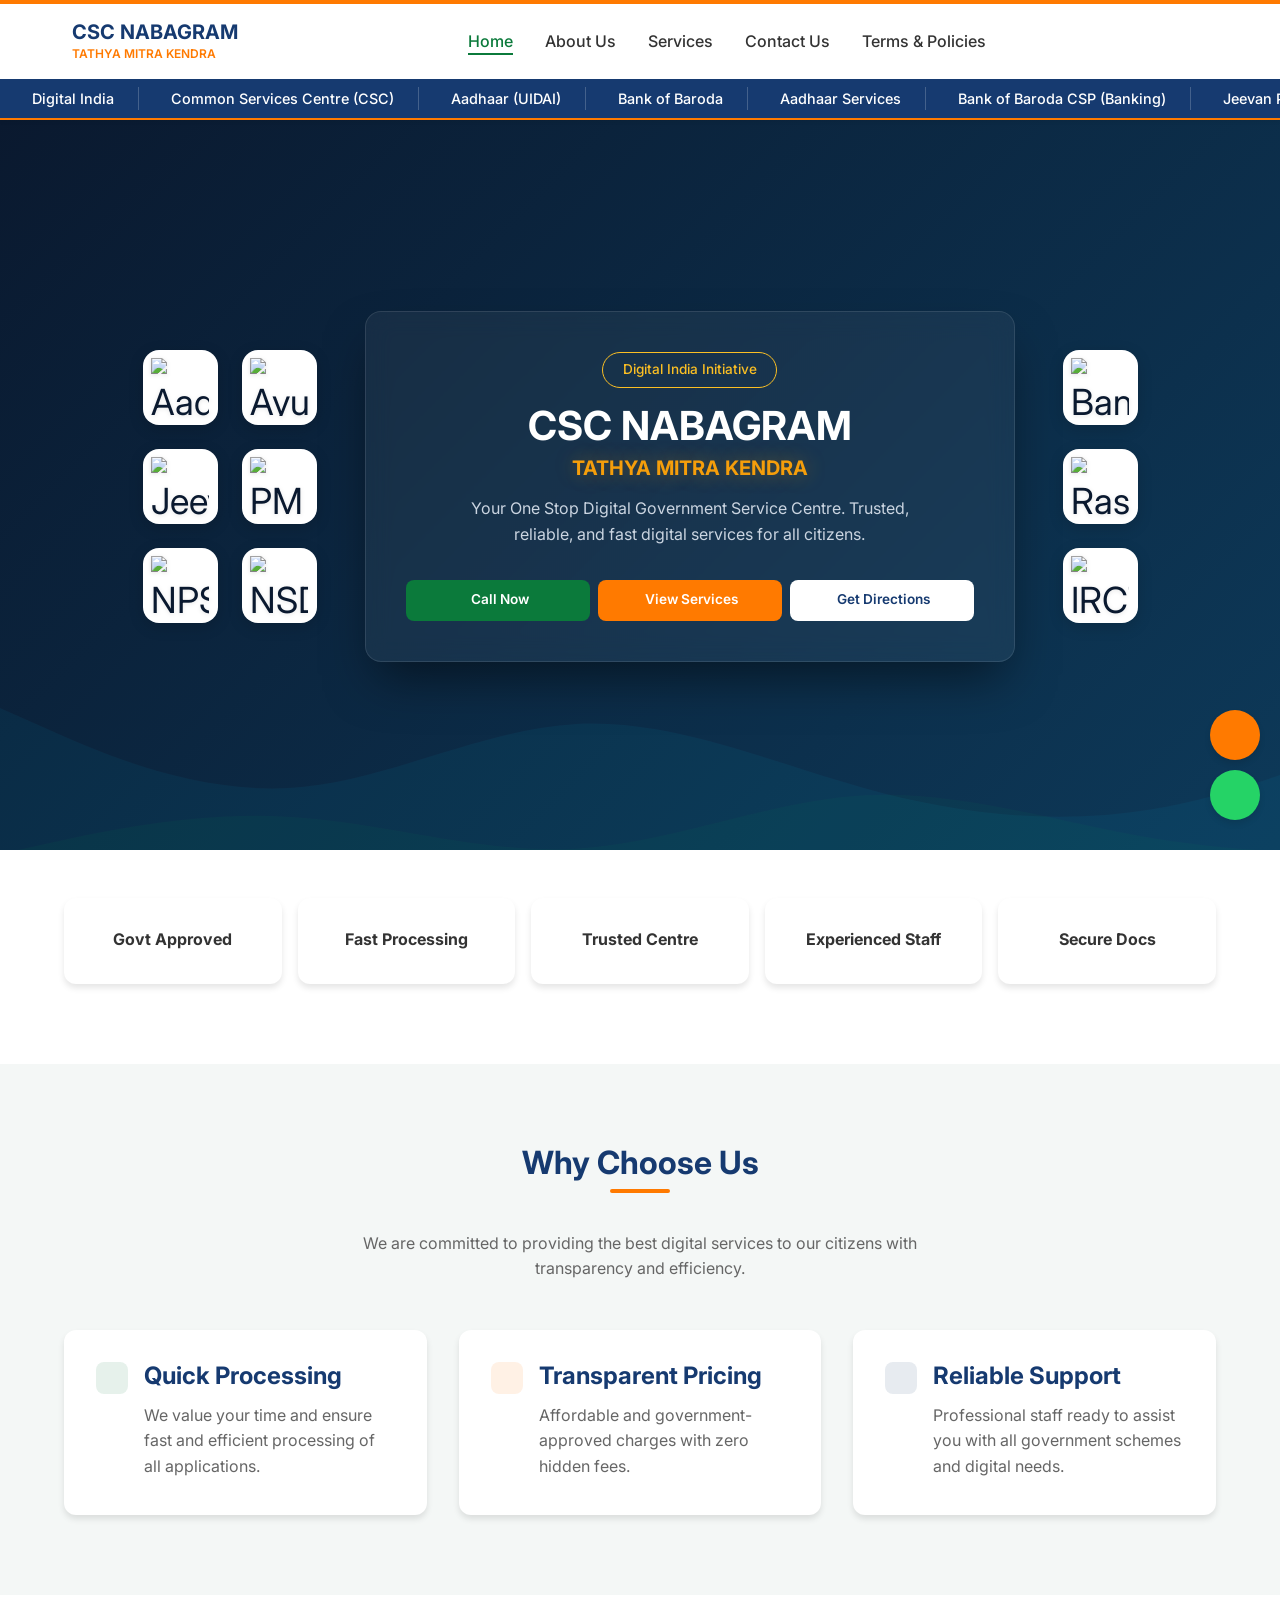
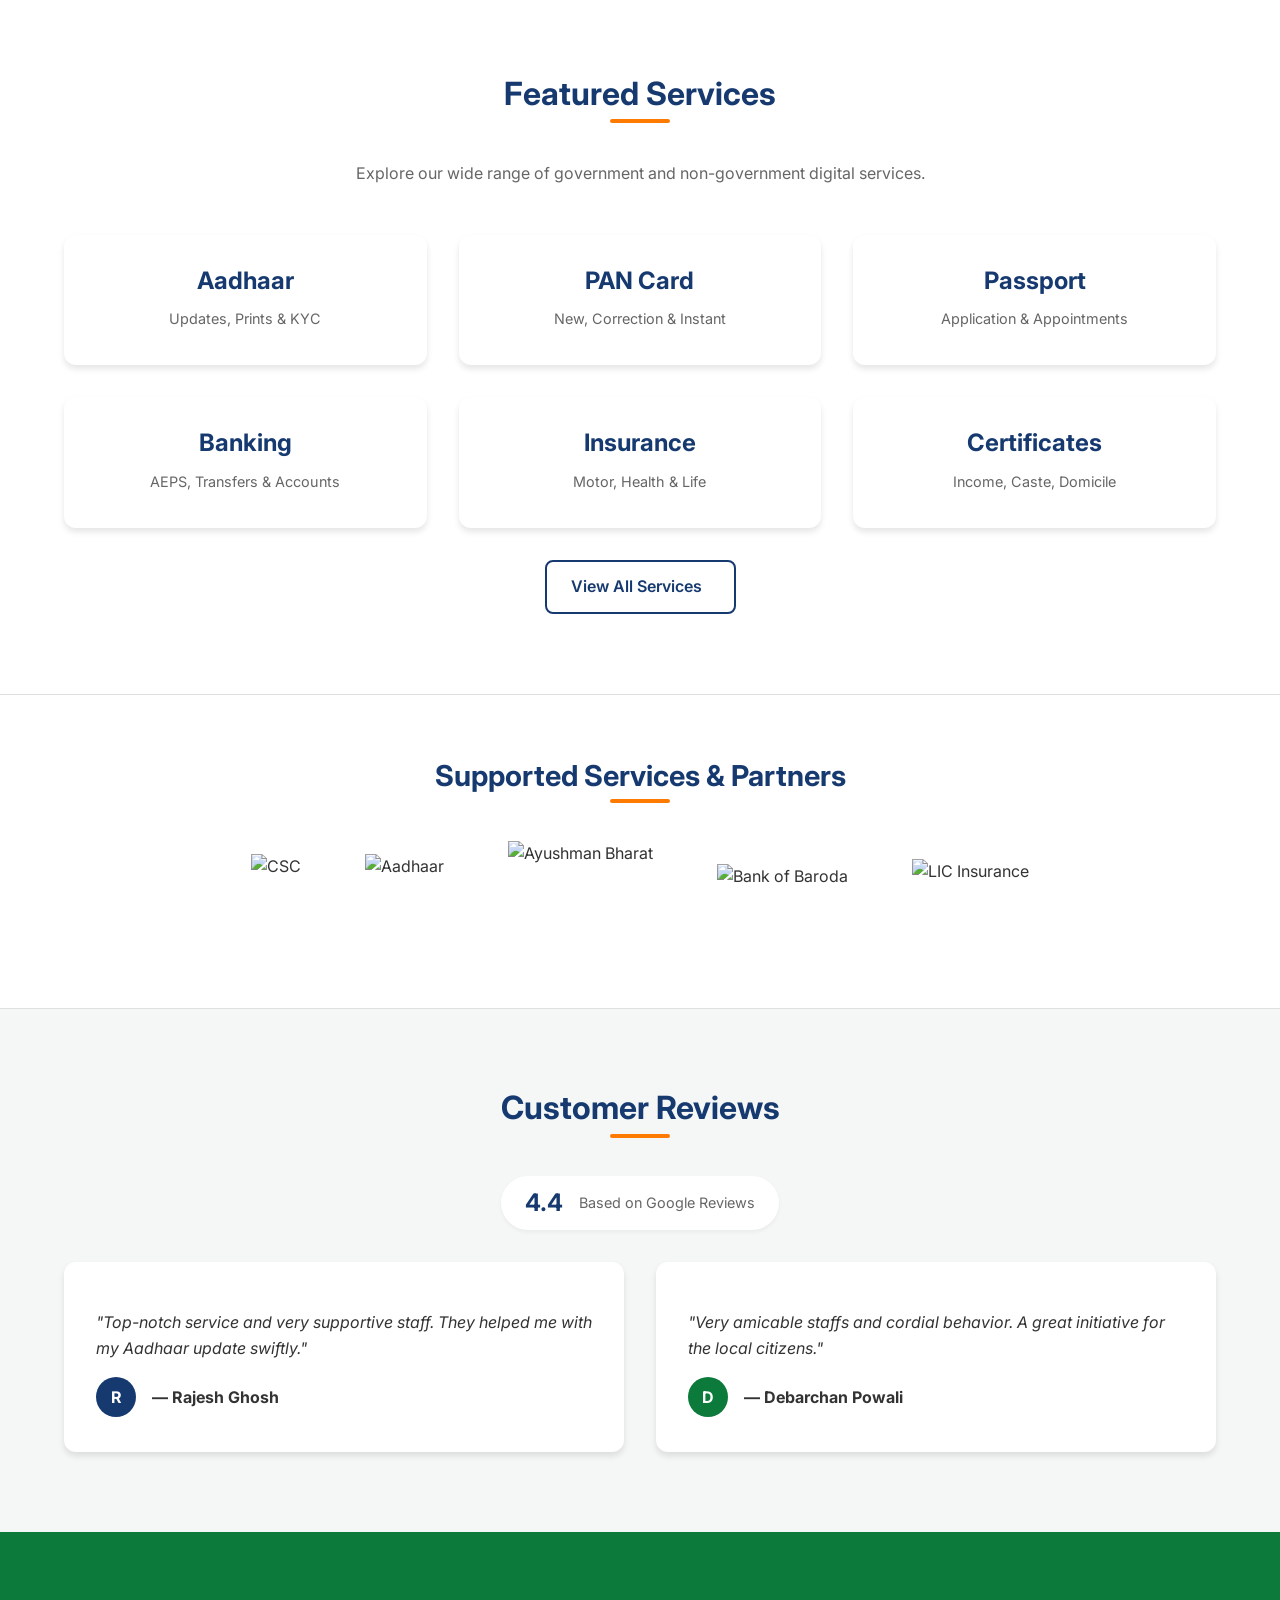
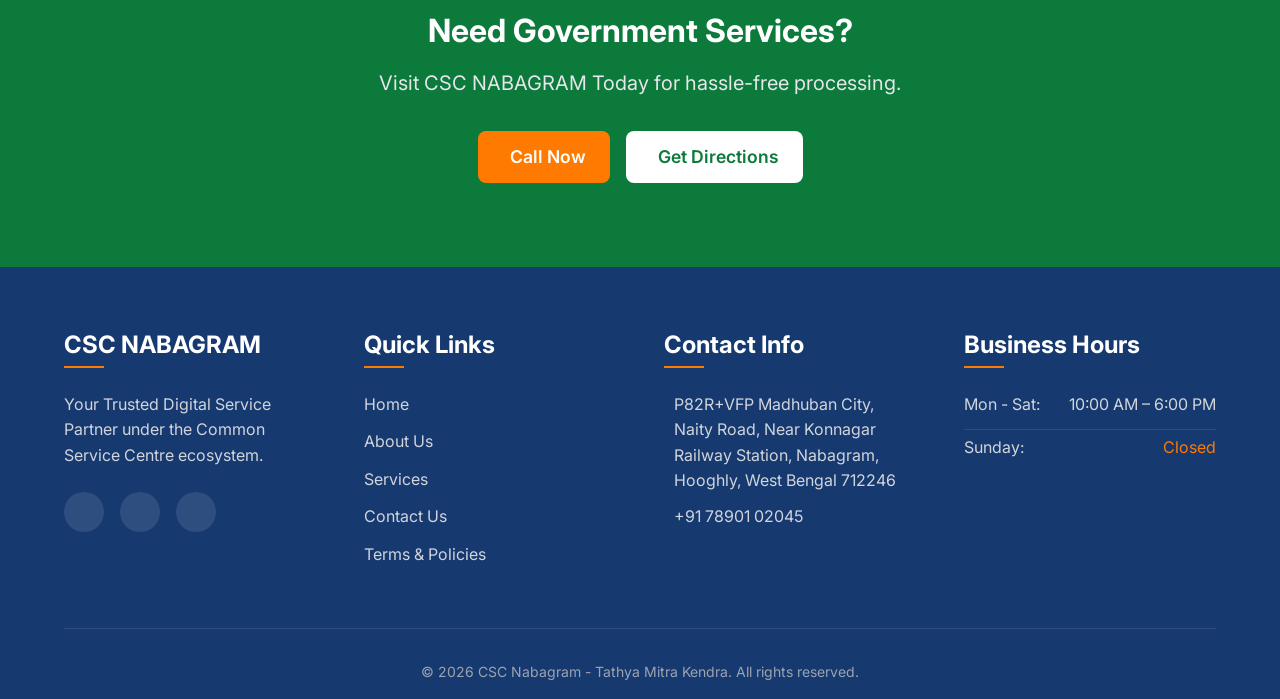
==== commit 3a087014: "Fix z-index stacking issue by moving floating appointment button out of hero section" ====
--- a/index.html
+++ b/index.html
@@ -226,15 +226,6 @@
             </div>
         </div>
 
-        <!-- Floating Appointment -->
-        <a href="#" class="floating-appointment" target="_blank" title="Book an Appointment">
-            <i class="ph ph-calendar-plus"></i>
-        </a>
-
-        <!-- Floating WhatsApp -->
-        <a href="https://wa.me/917890102045" class="floating-whatsapp" target="_blank">
-            <i class="ph-fill ph-whatsapp-logo"></i>
-        </a>
     </section>
 
     <!-- Feature Cards -->
@@ -552,6 +543,10 @@
     </footer>
 
     <!-- Floating Buttons -->
+    <a href="#" class="floating-appointment" target="_blank" title="Book an Appointment">
+        <i class="ph ph-calendar-plus"></i>
+    </a>
+
     <a href="https://wa.me/917890102045" target="_blank" class="floating-whatsapp" aria-label="WhatsApp Us">
         <i class="ph ph-whatsapp-logo"></i>
     </a>
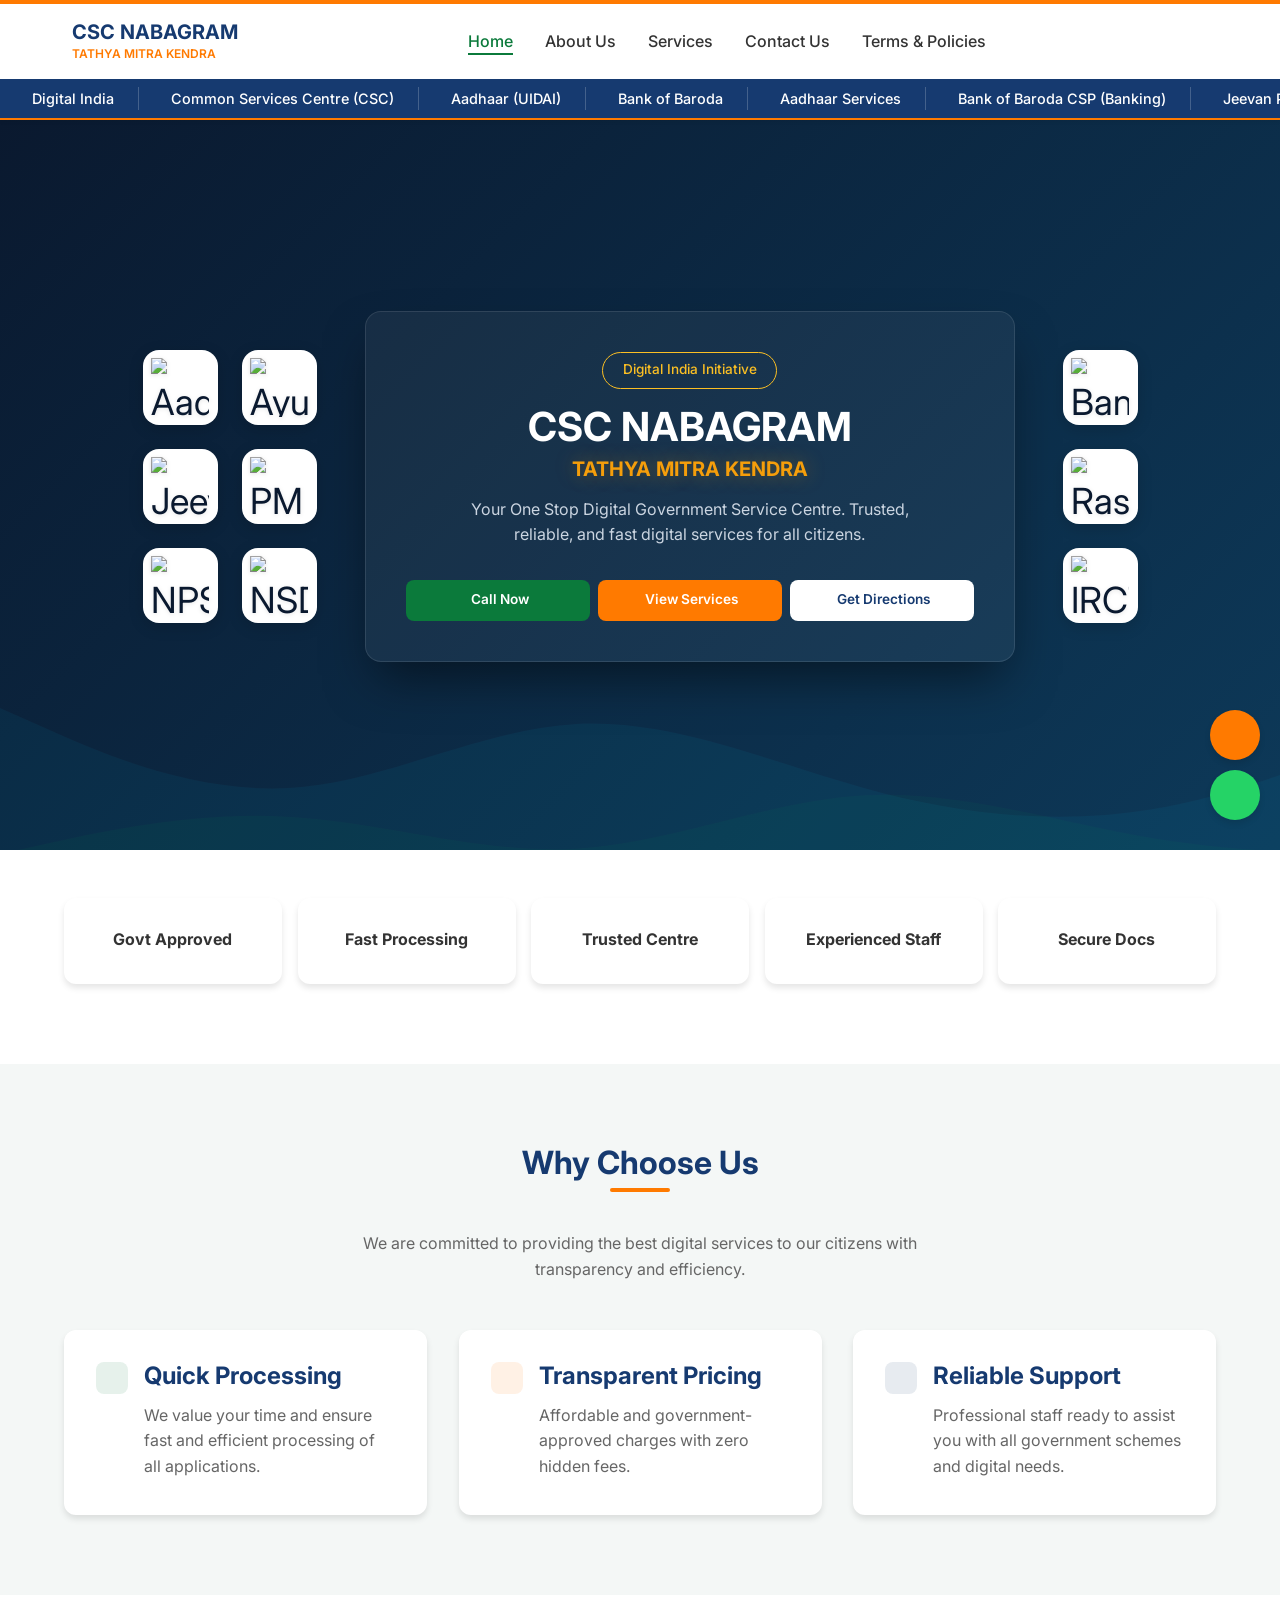
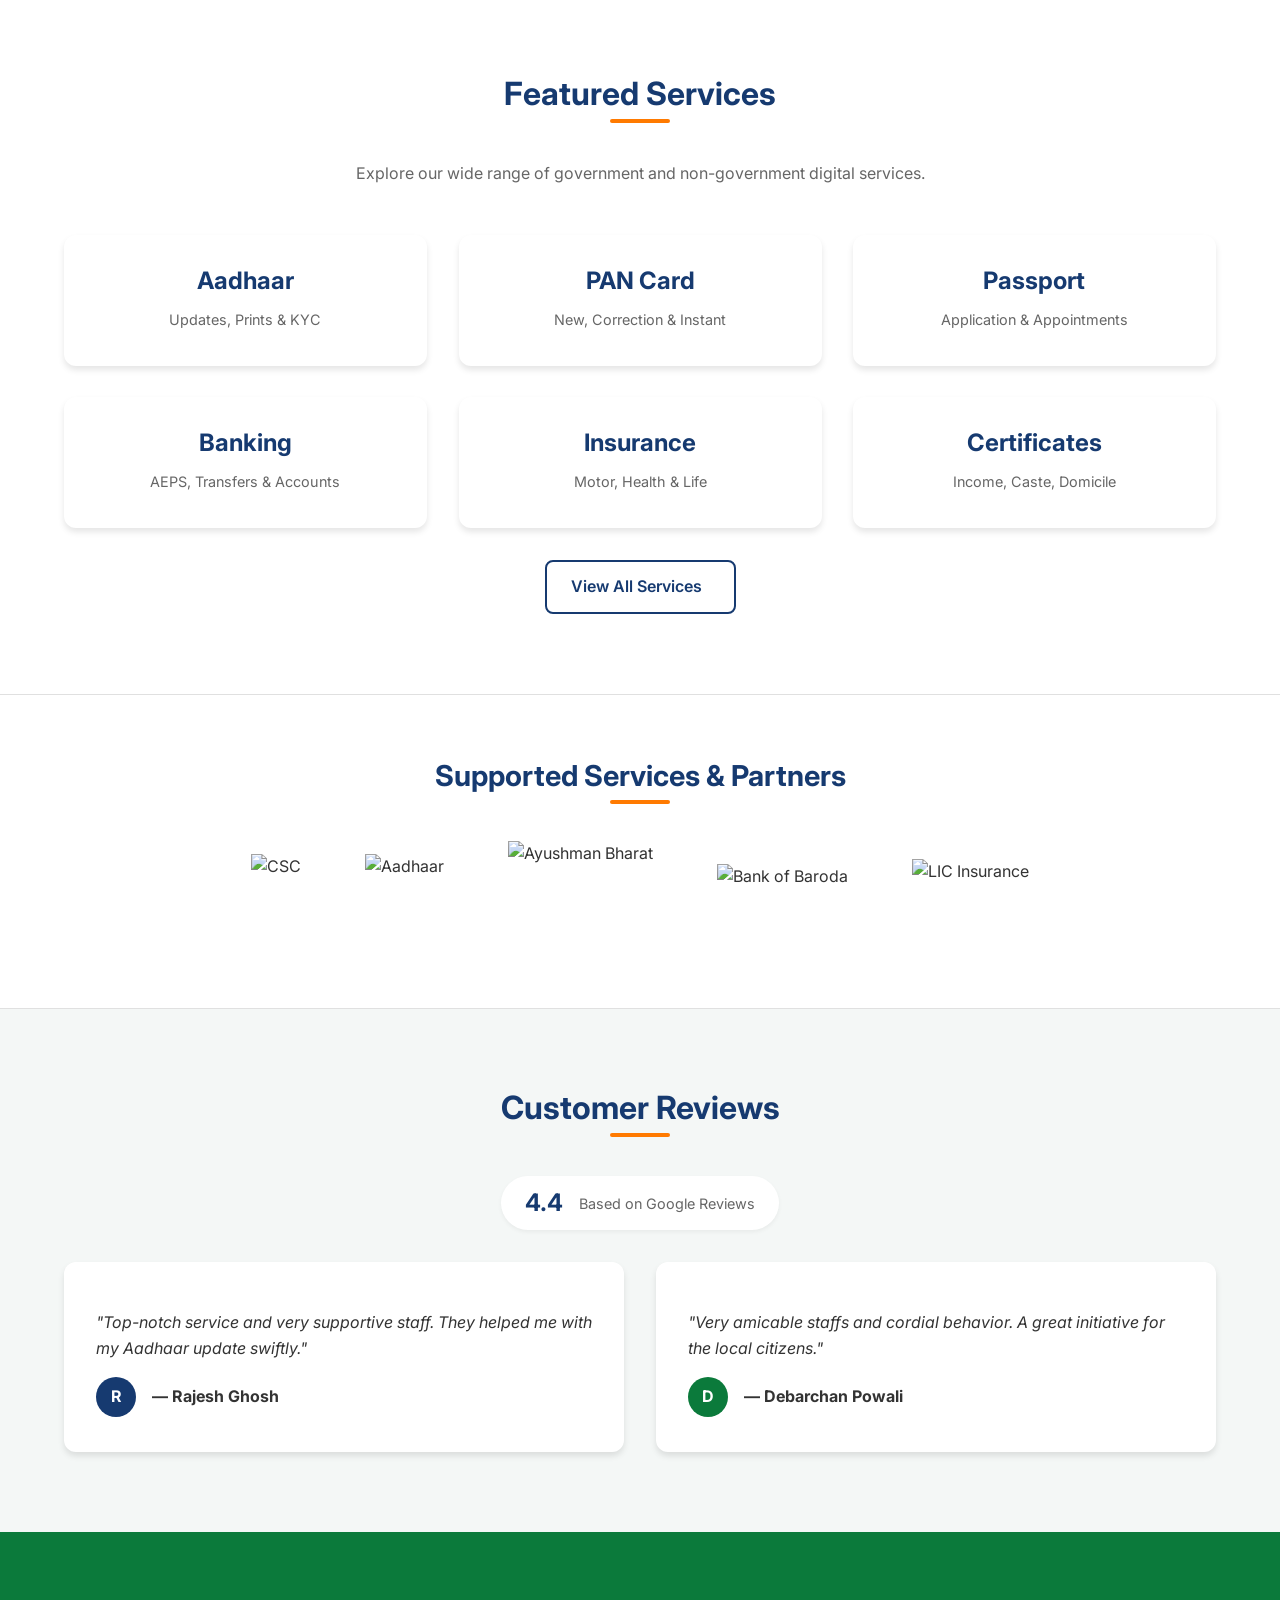
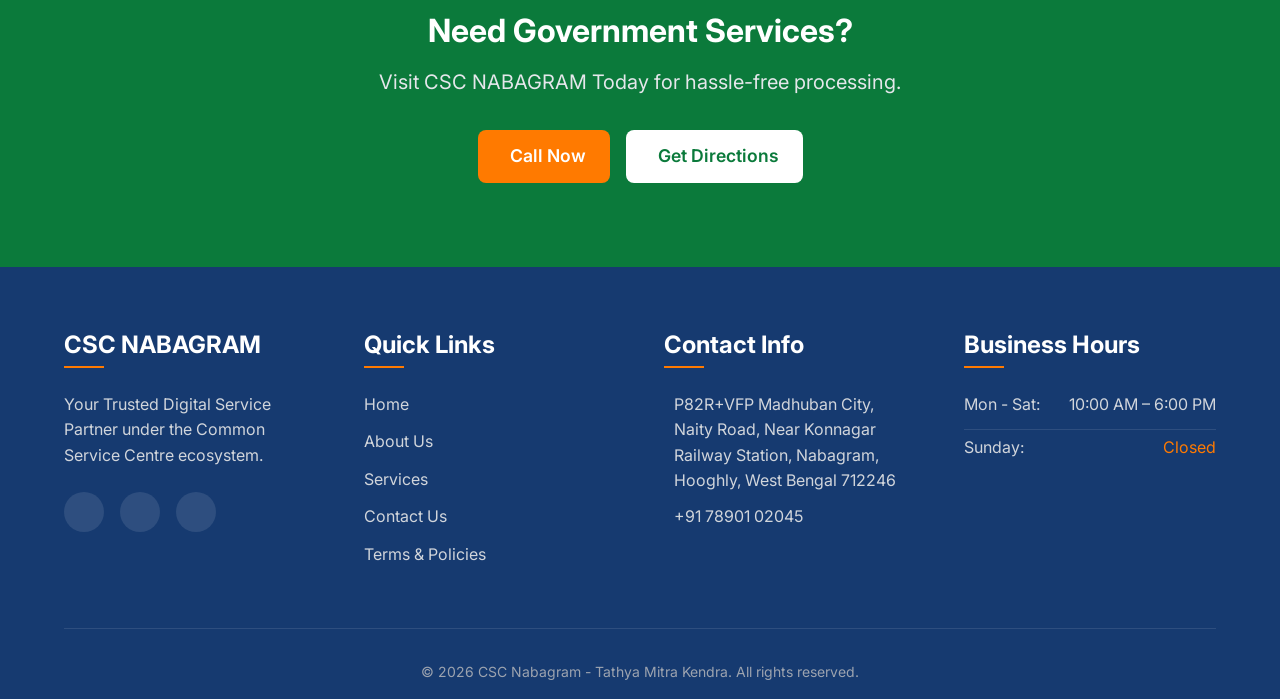
==== commit 46a2e95b: "Optimize loading performance: add preloader, lazy loading, and hardware-accelerated animations" ====
--- a/index.html
+++ b/index.html
@@ -17,6 +17,10 @@
     <meta property="og:type" content="website">
     <meta property="og:url" content="https://www.cscnaba.example.com">
 
+    <!-- Preconnect for performance -->
+    <link rel="preconnect" href="https://fonts.googleapis.com">
+    <link rel="preconnect" href="https://fonts.gstatic.com" crossorigin>
+    <link rel="preconnect" href="https://upload.wikimedia.org">
     <!-- CSS and Fonts -->
     <link rel="stylesheet" href="css/style.css">
     <script src="https://unpkg.com/@phosphor-icons/web"></script>
@@ -50,6 +54,12 @@
 </head>
 
 <body>
+
+    <!-- Preloader -->
+    <div id="preloader">
+        <div class="spinner"></div>
+    </div>
+
 
     <!-- Header Navigation -->
     <header>
@@ -158,29 +168,29 @@
                 <!-- Left Icon Grid (2x3) -->
                 <div class="icon-grid icon-grid-left">
                     <div class="icon-tile tile-gold" title="Aadhaar">
-                        <img src="https://upload.wikimedia.org/wikipedia/en/thumb/c/cf/Aadhaar_Logo.svg/1920px-Aadhaar_Logo.svg.png"
+                        <img loading="lazy" decoding="async" fetchpriority="auto" src="https://upload.wikimedia.org/wikipedia/en/thumb/c/cf/Aadhaar_Logo.svg/1920px-Aadhaar_Logo.svg.png"
                             alt="Aadhaar Logo" class="service-logo" />
                     </div>
                     <div class="icon-tile tile-green" title="Ayushman Bharat">
-                        <img src="https://upload.wikimedia.org/wikipedia/en/1/1a/Ayushman_Bharat_logo.png?_=20220506000059"
+                        <img loading="lazy" decoding="async" fetchpriority="auto" src="https://upload.wikimedia.org/wikipedia/en/1/1a/Ayushman_Bharat_logo.png?_=20220506000059"
                             alt="Ayushman Bharat Logo" class="service-logo" />
                     </div>
 
                     <div class="icon-tile tile-green" title="Jeevan Praman (Life Certificate)">
-                        <img src="https://play-lh.googleusercontent.com/wIWurMlWgTsXlw49_BJydzpT9rYvdgEAUgNlABAgY7qP3xqHXiaWk6JvAzlwuA5ULZvCuxVPrdtq972k67VcJJY"
+                        <img loading="lazy" decoding="async" fetchpriority="auto" src="https://play-lh.googleusercontent.com/wIWurMlWgTsXlw49_BJydzpT9rYvdgEAUgNlABAgY7qP3xqHXiaWk6JvAzlwuA5ULZvCuxVPrdtq972k67VcJJY"
                             alt="Jeevan Pramaan Logo" class="service-logo" />
                     </div>
                     <div class="icon-tile tile-gold" title="PM Kisaan">
-                        <img src="https://upload.wikimedia.org/wikipedia/en/b/b4/Pradhan_Mantri_Fasal_Bima_Yojana_%28PMFBY%29_logo.png"
+                        <img loading="lazy" decoding="async" fetchpriority="auto" src="https://upload.wikimedia.org/wikipedia/en/b/b4/Pradhan_Mantri_Fasal_Bima_Yojana_%28PMFBY%29_logo.png"
                             alt="PM Kisaan Logo" class="service-logo" />
                     </div>
 
                     <div class="icon-tile tile-gold" title="NPS Logo">
-                        <img src="https://npstrust.org.in/sites/default/files/logo.png" alt="NPS Logo"
+                        <img loading="lazy" decoding="async" fetchpriority="auto" src="https://npstrust.org.in/sites/default/files/logo.png" alt="NPS Logo"
                             class="service-logo" />
                     </div>
                     <div class="icon-tile tile-green" title="NSDL">
-                        <img src="https://nsdl.com/images/logo.svg" alt="NSDL Logo" class="service-logo">
+                        <img loading="lazy" decoding="async" fetchpriority="auto" src="https://nsdl.com/images/logo.svg" alt="NSDL Logo" class="service-logo">
                     </div>
                 </div>
 
@@ -210,15 +220,15 @@
                 <!-- Right Icon Grid (1x3) -->
                 <div class="icon-grid icon-grid-right">
                     <div class="icon-tile tile-gold" title="Bank of Baroda">
-                        <img src="https://1000logos.net/wp-content/uploads/2021/06/Bank-of-Baroda-icon.png"
+                        <img loading="lazy" decoding="async" fetchpriority="auto" src="https://1000logos.net/wp-content/uploads/2021/06/Bank-of-Baroda-icon.png"
                             alt="Bank of Baroda Logo" class="service-logo" />
                     </div>
                     <div class="icon-tile tile-green" title="Rashan Card">
-                        <img src="https://encrypted-tbn0.gstatic.com/images?q=tbn:ANd9GcRz2HnUyxR5xwgK6TdlXChXiBnvWCTY1NSEV9ISno-2l3vBcCXxIpg2gfz5&s=10"
+                        <img loading="lazy" decoding="async" fetchpriority="auto" src="https://encrypted-tbn0.gstatic.com/images?q=tbn:ANd9GcRz2HnUyxR5xwgK6TdlXChXiBnvWCTY1NSEV9ISno-2l3vBcCXxIpg2gfz5&s=10"
                             alt="Rashan" class="service-logo">
                     </div>
                     <div class="icon-tile tile-gold" title="IRCTC_Logo">
-                        <img src="https://upload.wikimedia.org/wikipedia/en/thumb/4/45/IRCTC_Logo.svg/1920px-IRCTC_Logo.svg.png"
+                        <img loading="lazy" decoding="async" fetchpriority="auto" src="https://upload.wikimedia.org/wikipedia/en/thumb/4/45/IRCTC_Logo.svg/1920px-IRCTC_Logo.svg.png"
                             alt="IRCTC" class="service-logo">
                     </div>
                 </div>
@@ -373,28 +383,28 @@
             <div class="fade-in"
                 style="display: flex; flex-wrap: wrap; justify-content: center; align-items: center; gap: 4rem;">
                 <div style="text-align: center;">
-                    <img src="https://upload.wikimedia.org/wikipedia/en/7/77/Common_Service_Centres_logo.png" alt="CSC"
+                    <img loading="lazy" decoding="async" fetchpriority="auto" src="https://upload.wikimedia.org/wikipedia/en/7/77/Common_Service_Centres_logo.png" alt="CSC"
                         style="height: 70px; width: auto; object-fit: contain; margin: 0 auto 0.5rem auto;">
 
                 </div>
                 <div style="text-align: center;">
-                    <img src="https://upload.wikimedia.org/wikipedia/en/c/cf/Aadhaar_Logo.svg" alt="Aadhaar"
+                    <img loading="lazy" decoding="async" fetchpriority="auto" src="https://upload.wikimedia.org/wikipedia/en/c/cf/Aadhaar_Logo.svg" alt="Aadhaar"
                         style="height: 70px; width: auto; object-fit: contain; margin-bottom: 0.5rem;">
                 </div>
                 <div style="text-align: center;">
-                    <img src="https://upload.wikimedia.org/wikipedia/en/1/1a/Ayushman_Bharat_logo.png"
+                    <img loading="lazy" decoding="async" fetchpriority="auto" src="https://upload.wikimedia.org/wikipedia/en/1/1a/Ayushman_Bharat_logo.png"
                         alt="Ayushman Bharat"
                         style="height: 95px; width: auto; object-fit: contain; margin: 0 auto 0.5rem auto;">
 
                 </div>
                 <div style="text-align: center;">
-                    <img src="https://upload.wikimedia.org/wikipedia/en/thumb/f/f2/BankOfBarodaLogo.svg/250px-BankOfBarodaLogo.svg.png"
+                    <img loading="lazy" decoding="async" fetchpriority="auto" src="https://upload.wikimedia.org/wikipedia/en/thumb/f/f2/BankOfBarodaLogo.svg/250px-BankOfBarodaLogo.svg.png"
                         alt="Bank of Baroda"
                         style="height: 50px; width: auto; object-fit: contain; margin: 0 auto 0.5rem auto;">
 
                 </div>
                 <div style="text-align: center;">
-                    <img src="https://t3.gstatic.com/faviconV2?client=SOCIAL&type=FAVICON&fallback_opts=TYPE,SIZE,URL&url=http://licindia.in&size=128"
+                    <img loading="lazy" decoding="async" fetchpriority="auto" src="https://t3.gstatic.com/faviconV2?client=SOCIAL&type=FAVICON&fallback_opts=TYPE,SIZE,URL&url=http://licindia.in&size=128"
                         alt="LIC Insurance"
                         style="height: 60px; width: auto; object-fit: contain; margin: 0 auto 0.5rem auto;">
 
--- a/css/style.css
+++ b/css/style.css
@@ -660,8 +660,9 @@
 /* Animations */
 .fade-in {
   opacity: 0;
-  transform: translateY(20px);
-  transition: opacity 0.6s ease-out, transform 0.6s ease-out;
+  transform: translateY(20px) translateZ(0); /* Added translateZ for hardware acceleration */
+  transition: opacity 0.6s cubic-bezier(0.25, 1, 0.5, 1), transform 0.6s cubic-bezier(0.25, 1, 0.5, 1);
+  will-change: opacity, transform;
 }
 
 .fade-in.appear {
@@ -850,4 +851,35 @@
   100% {
     transform: translateX(-50%);
   }
+/* Preloader */
+#preloader {
+  position: fixed;
+  top: 0;
+  left: 0;
+  width: 100%;
+  height: 100%;
+  background-color: var(--color-white);
+  z-index: 99999;
+  display: flex;
+  align-items: center;
+  justify-content: center;
+  transition: opacity 0.5s ease, visibility 0.5s ease;
+}
+
+#preloader.preloader-hidden {
+  opacity: 0;
+  visibility: hidden;
+}
+
+.spinner {
+  width: 50px;
+  height: 50px;
+  border: 4px solid rgba(11, 122, 59, 0.2);
+  border-top-color: var(--color-green);
+  border-radius: 50%;
+  animation: spin 1s linear infinite;
+}
+
+@keyframes spin {
+  to { transform: rotate(360deg); }
 }
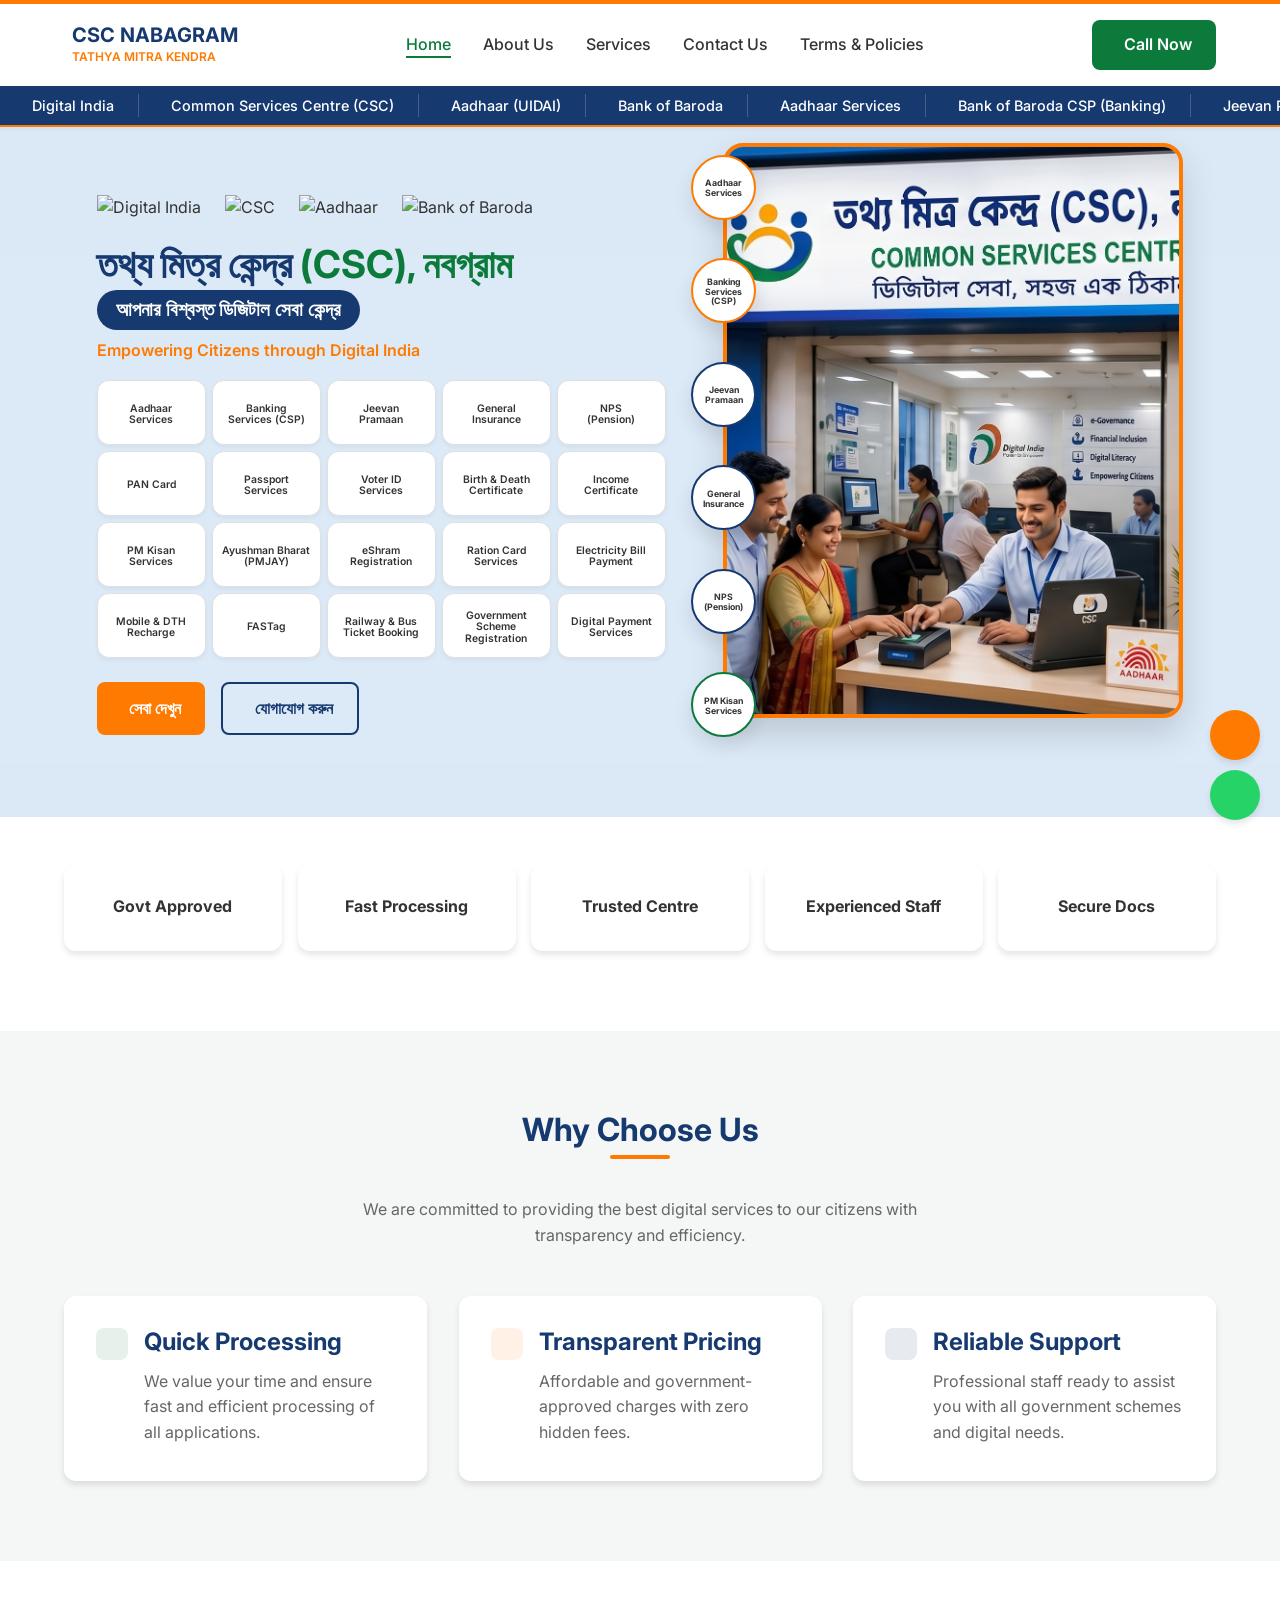
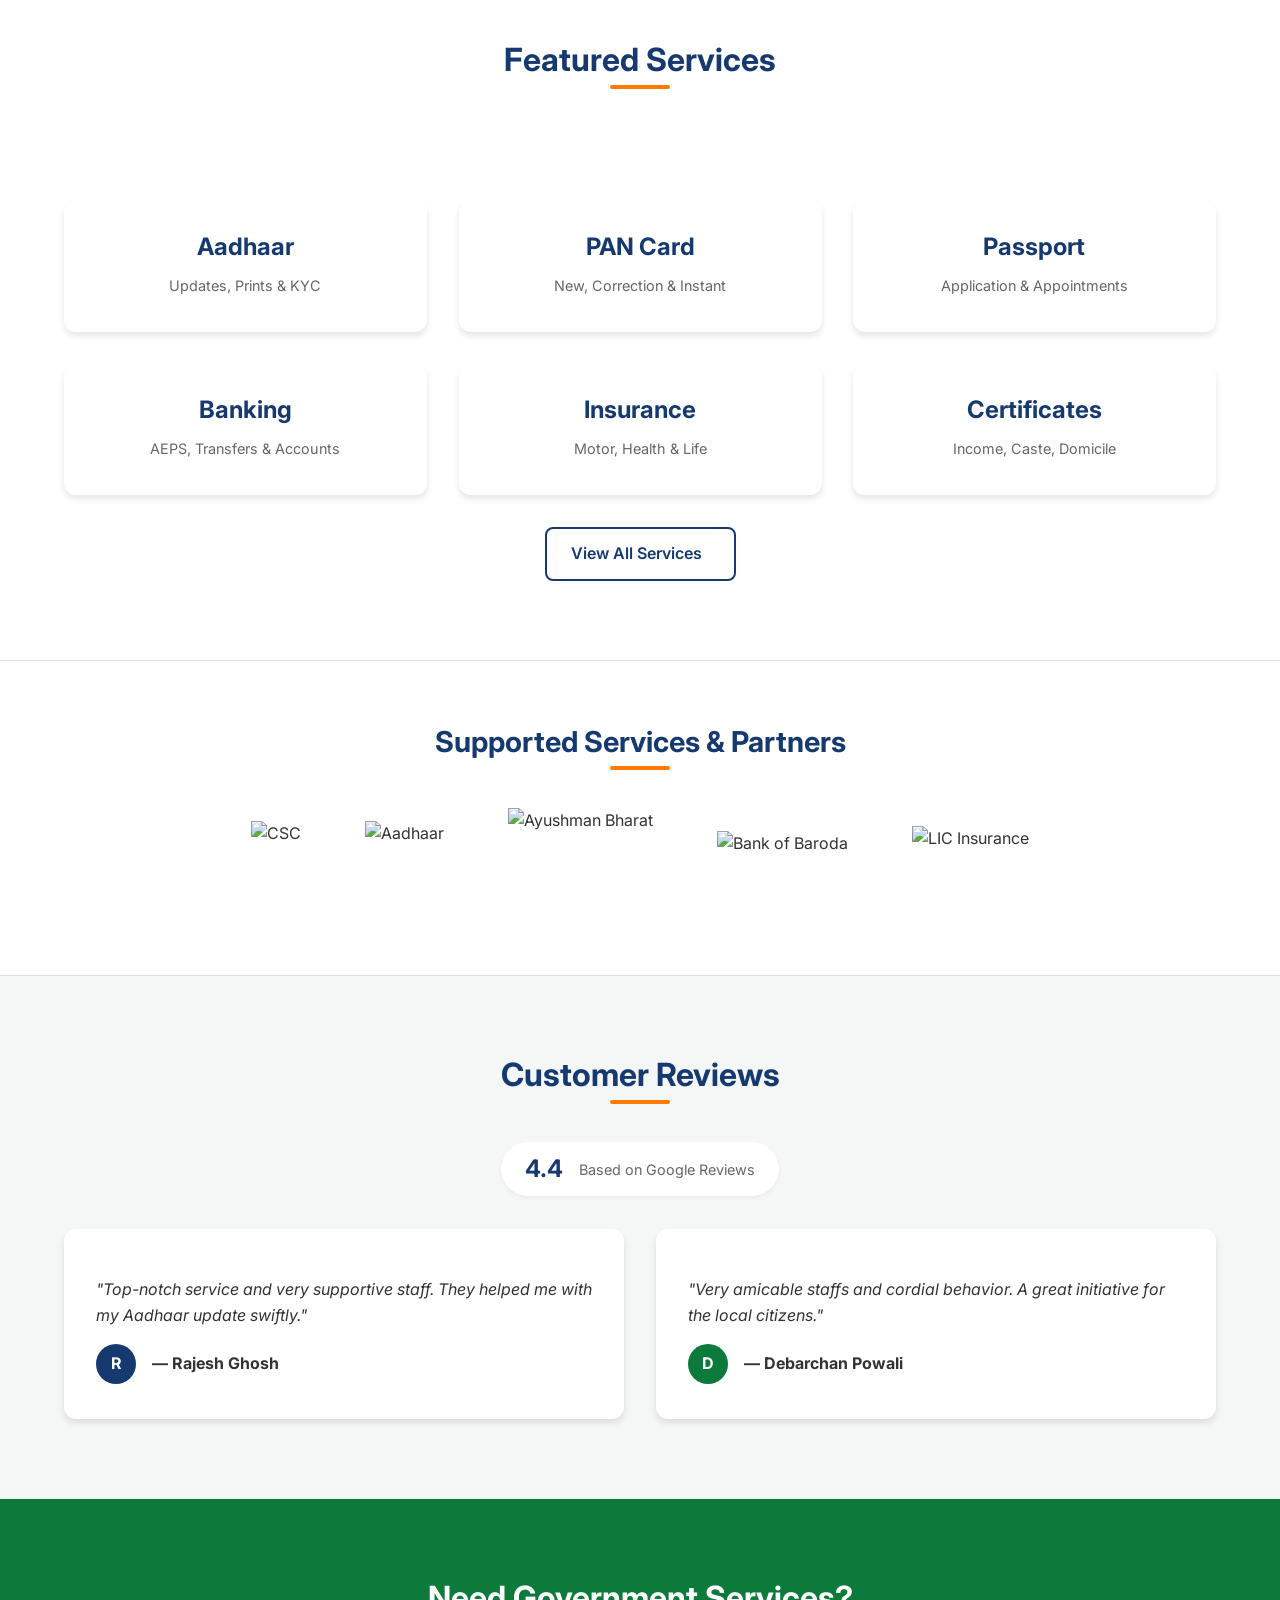
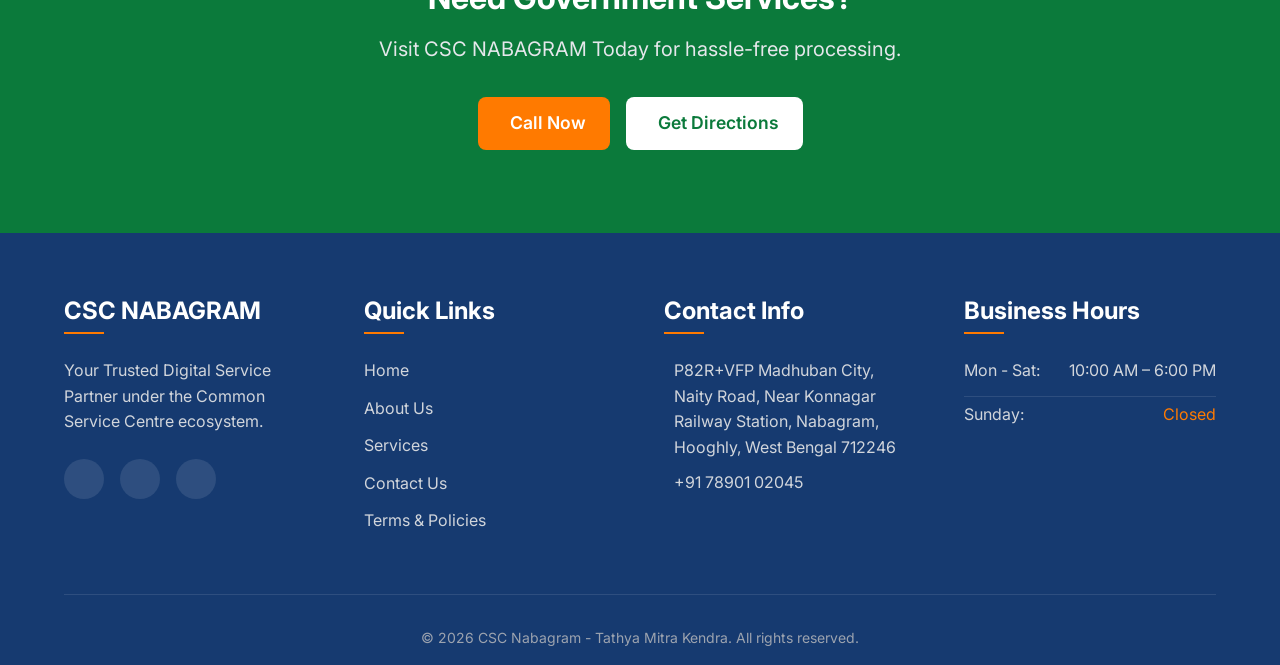
==== commit 2204764e: "Fix responsive mobile layout for hero section, navigation and floating badges" ====
--- a/index.html
+++ b/index.html
@@ -4,6 +4,9 @@
 <head>
     <meta charset="UTF-8">
     <meta name="viewport" content="width=device-width, initial-scale=1.0">
+    <meta http-equiv="Cache-Control" content="no-cache, no-store, must-revalidate" />
+    <meta http-equiv="Pragma" content="no-cache" />
+    <meta http-equiv="Expires" content="0" />
     <meta name="description"
         content="CSC Nabagram - Tathya Mitra Kendra. Your Trusted Digital Service Partner. We provide Aadhaar, PAN, Voter ID, Passport, Banking and various Government Certificates services.">
     <meta name="keywords"
@@ -22,7 +25,7 @@
     <link rel="preconnect" href="https://fonts.gstatic.com" crossorigin>
     <link rel="preconnect" href="https://upload.wikimedia.org">
     <!-- CSS and Fonts -->
-    <link rel="stylesheet" href="css/style.css">
+    <link rel="stylesheet" href="css/style.css?v=9">
     <script src="https://unpkg.com/@phosphor-icons/web"></script>
 
     <!-- Schema.org LocalBusiness -->
@@ -79,9 +82,8 @@
                 <li><a href="terms.html" class="nav-link">Terms & Policies</a></li>
             </ul>
             <div class="header-cta" style="display: flex; gap: 1rem; align-items: center;">
-                <a href="tel:+917890102045" class="btn btn-primary"
-                    style="display: none; @media(min-width: 768px){display: inline-flex;}"><i class="ph ph-phone"></i>
-                    Call Now</a>
+                <a href="tel:+917890102045" class="btn btn-primary header-call-btn">
+                    <i class="ph ph-phone"></i> Call Now</a>
                 <button class="hamburger" aria-label="Toggle Navigation">
                     <i class="ph ph-list"></i>
                 </button>
@@ -147,95 +149,96 @@
     </header>
 
     <!-- Hero Section -->
-    <section class="hero">
-        <!-- Wavy Background Overlay -->
-        <div class="hero-overlay-wavy">
-            <svg viewBox="0 0 1440 320" class="wave-1">
-                <path fill="rgba(0, 212, 255, 0.05)" fill-opacity="1"
-                    d="M0,128L48,149.3C96,171,192,213,288,208C384,203,480,149,576,144C672,139,768,181,864,208C960,235,1056,245,1152,229.3C1248,213,1344,171,1392,149.3L1440,128L1440,320L1392,320C1344,320,1248,320,1152,320C1056,320,960,320,864,320C768,320,672,320,576,320C480,320,384,320,288,320C192,320,96,320,48,320L0,320Z">
-                </path>
-            </svg>
-            <svg viewBox="0 0 1440 320" class="wave-2">
-                <path fill="rgba(0, 168, 89, 0.05)" fill-opacity="1"
-                    d="M0,224L48,213.3C96,203,192,181,288,186.7C384,192,480,224,576,218.7C672,213,768,171,864,165.3C960,160,1056,192,1152,208C1248,224,1344,224,1392,224L1440,224L1440,320L1392,320C1344,320,1248,320,1152,320C1056,320,960,320,864,320C768,320,672,320,576,320C480,320,384,320,288,320C192,320,96,320,48,320L0,320Z">
-                </path>
-            </svg>
-        </div>
-
-        <div class="container fade-in">
-            <div class="hero-grid-layout">
-
-                <!-- Left Icon Grid (2x3) -->
-                <div class="icon-grid icon-grid-left">
-                    <div class="icon-tile tile-gold" title="Aadhaar">
-                        <img loading="lazy" decoding="async" fetchpriority="auto" src="https://upload.wikimedia.org/wikipedia/en/thumb/c/cf/Aadhaar_Logo.svg/1920px-Aadhaar_Logo.svg.png"
-                            alt="Aadhaar Logo" class="service-logo" />
-                    </div>
-                    <div class="icon-tile tile-green" title="Ayushman Bharat">
-                        <img loading="lazy" decoding="async" fetchpriority="auto" src="https://upload.wikimedia.org/wikipedia/en/1/1a/Ayushman_Bharat_logo.png?_=20220506000059"
-                            alt="Ayushman Bharat Logo" class="service-logo" />
-                    </div>
-
-                    <div class="icon-tile tile-green" title="Jeevan Praman (Life Certificate)">
-                        <img loading="lazy" decoding="async" fetchpriority="auto" src="https://play-lh.googleusercontent.com/wIWurMlWgTsXlw49_BJydzpT9rYvdgEAUgNlABAgY7qP3xqHXiaWk6JvAzlwuA5ULZvCuxVPrdtq972k67VcJJY"
-                            alt="Jeevan Pramaan Logo" class="service-logo" />
-                    </div>
-                    <div class="icon-tile tile-gold" title="PM Kisaan">
-                        <img loading="lazy" decoding="async" fetchpriority="auto" src="https://upload.wikimedia.org/wikipedia/en/b/b4/Pradhan_Mantri_Fasal_Bima_Yojana_%28PMFBY%29_logo.png"
-                            alt="PM Kisaan Logo" class="service-logo" />
-                    </div>
-
-                    <div class="icon-tile tile-gold" title="NPS Logo">
-                        <img loading="lazy" decoding="async" fetchpriority="auto" src="https://npstrust.org.in/sites/default/files/logo.png" alt="NPS Logo"
-                            class="service-logo" />
-                    </div>
-                    <div class="icon-tile tile-green" title="NSDL">
-                        <img loading="lazy" decoding="async" fetchpriority="auto" src="https://nsdl.com/images/logo.svg" alt="NSDL Logo" class="service-logo">
-                    </div>
-                </div>
-
-                <!-- Center Glass Card -->
-                <div class="hero-center-card">
-                    <div class="hero-glass-card">
-                        <div class="text-center">
-                            <div class="hero-badge">
-                                Digital India Initiative
-                            </div>
-                        </div>
-                        <h1 class="hero-title text-center">CSC NABAGRAM</h1>
-                        <h2 class="hero-subtitle text-center">TATHYA MITRA KENDRA</h2>
-                        <p class="hero-description text-center mx-auto">Your One Stop Digital Government Service Centre.
-                            Trusted, reliable, and fast digital services for all citizens.</p>
-                        <div class="hero-btns mt-4">
-                            <a href="tel:+917890102045" class="btn btn-primary btn-glow"><i class="ph ph-phone"></i>
-                                Call Now</a>
-                            <a href="services.html" class="btn btn-secondary btn-glow-orange"><i
-                                    class="ph ph-file-text"></i> View Services</a>
-                            <a href="https://maps.google.com" target="_blank" class="btn btn-glow-white"><i
-                                    class="ph ph-map-pin"></i> Get Directions</a>
-                        </div>
-                    </div>
-                </div>
-
-                <!-- Right Icon Grid (1x3) -->
-                <div class="icon-grid icon-grid-right">
-                    <div class="icon-tile tile-gold" title="Bank of Baroda">
-                        <img loading="lazy" decoding="async" fetchpriority="auto" src="https://1000logos.net/wp-content/uploads/2021/06/Bank-of-Baroda-icon.png"
-                            alt="Bank of Baroda Logo" class="service-logo" />
-                    </div>
-                    <div class="icon-tile tile-green" title="Rashan Card">
-                        <img loading="lazy" decoding="async" fetchpriority="auto" src="https://encrypted-tbn0.gstatic.com/images?q=tbn:ANd9GcRz2HnUyxR5xwgK6TdlXChXiBnvWCTY1NSEV9ISno-2l3vBcCXxIpg2gfz5&s=10"
-                            alt="Rashan" class="service-logo">
-                    </div>
-                    <div class="icon-tile tile-gold" title="IRCTC_Logo">
-                        <img loading="lazy" decoding="async" fetchpriority="auto" src="https://upload.wikimedia.org/wikipedia/en/thumb/4/45/IRCTC_Logo.svg/1920px-IRCTC_Logo.svg.png"
-                            alt="IRCTC" class="service-logo">
-                    </div>
-                </div>
-
-            </div>
-        </div>
-
+    <!-- Reference Match Hero Section -->
+    <section class="hero-section">
+        <div class="hero-container fade-in">
+            <!-- LEFT COLUMN (55%) -->
+            <div class="hero-left">
+                <!-- Logos -->
+                <div class="hero-logos">
+                    <img src="https://upload.wikimedia.org/wikipedia/en/thumb/9/95/Digital_India_logo.svg/1920px-Digital_India_logo.svg.png" alt="Digital India">
+                    <img src="https://upload.wikimedia.org/wikipedia/en/7/77/Common_Service_Centres_logo.png" alt="CSC">
+                    <img src="https://upload.wikimedia.org/wikipedia/en/thumb/c/cf/Aadhaar_Logo.svg/1920px-Aadhaar_Logo.svg.png" alt="Aadhaar">
+                    <img src="https://1000logos.net/wp-content/uploads/2021/06/Bank-of-Baroda-icon.png" alt="Bank of Baroda">
+                </div>
+                
+                <!-- Main Typography -->
+                <h1 class="hero-title">তথ্য মিত্র কেন্দ্র <span class="title-green">(CSC), নবগ্রাম</span></h1>
+                
+                <div class="hero-subtitle-pill">আপনার বিশ্বস্ত ডিজিটাল সেবা কেন্দ্র</div>
+                <p class="hero-english-tagline">Empowering Citizens through Digital India</p>
+                
+                <!-- 20-item Compact Grid -->
+                <div class="hero-compact-grid">
+                    <div class="compact-card"><i class="ph-fill ph-fingerprint text-saffron"></i><span>Aadhaar<br>Services</span></div>
+                    <div class="compact-card"><i class="ph-fill ph-bank text-saffron"></i><span>Banking<br>Services (CSP)</span></div>
+                    <div class="compact-card"><i class="ph-fill ph-heartbeat text-navy"></i><span>Jeevan<br>Pramaan</span></div>
+                    <div class="compact-card"><i class="ph-fill ph-shield-check text-navy"></i><span>General<br>Insurance</span></div>
+                    <div class="compact-card"><i class="ph-fill ph-piggy-bank text-navy"></i><span>NPS<br>(Pension)</span></div>
+                    <div class="compact-card"><i class="ph-fill ph-identification-card text-navy"></i><span>PAN Card</span></div>
+                    <div class="compact-card"><i class="ph-fill ph-airplane-in-flight text-navy"></i><span>Passport<br>Services</span></div>
+                    <div class="compact-card"><i class="ph-fill ph-identification-badge text-navy"></i><span>Voter ID<br>Services</span></div>
+                    <div class="compact-card"><i class="ph-fill ph-baby text-navy"></i><span>Birth & Death<br>Certificate</span></div>
+                    <div class="compact-card"><i class="ph-fill ph-file-text text-navy"></i><span>Income<br>Certificate</span></div>
+                    <div class="compact-card"><i class="ph-fill ph-plant text-green"></i><span>PM Kisan<br>Services</span></div>
+                    <div class="compact-card"><i class="ph-fill ph-first-aid text-green"></i><span>Ayushman Bharat<br>(PMJAY)</span></div>
+                    <div class="compact-card"><i class="ph-fill ph-hard-hat text-navy"></i><span>eShram<br>Registration</span></div>
+                    <div class="compact-card"><i class="ph-fill ph-shopping-cart text-saffron"></i><span>Ration Card<br>Services</span></div>
+                    <div class="compact-card"><i class="ph-fill ph-lightning text-saffron"></i><span>Electricity Bill<br>Payment</span></div>
+                    <div class="compact-card"><i class="ph-fill ph-device-mobile text-navy"></i><span>Mobile & DTH<br>Recharge</span></div>
+                    <div class="compact-card"><i class="ph-fill ph-car text-green"></i><span>FASTag</span></div>
+                    <div class="compact-card"><i class="ph-fill ph-train text-navy"></i><span>Railway & Bus<br>Ticket Booking</span></div>
+                    <div class="compact-card"><i class="ph-fill ph-file-signature text-navy"></i><span>Government Scheme<br>Registration</span></div>
+                    <div class="compact-card"><i class="ph-fill ph-credit-card text-navy"></i><span>Digital Payment<br>Services</span></div>
+                </div>
+                
+                <!-- CTA Buttons -->
+                <div class="hero-cta">
+                    <a href="services.html" class="btn btn-primary btn-saffron" style="text-decoration: none;"><i class="ph ph-envelope-simple"></i> সেবা দেখুন</a>
+                    <a href="tel:7890102045" class="btn btn-outline-primary btn-navy" style="text-decoration: none;"><i class="ph ph-phone"></i> যোগাযোগ করুন</a>
+                </div>
+            </div>
+
+            <!-- RIGHT COLUMN (45%) -->
+            <div class="hero-right">
+                
+                <div class="hero-image-wrapper">
+                    <img class="hero-main-image" src="assets/images/hero-right-design.png" alt="CSC Office" onerror="this.src='https://images.unsplash.com/photo-1556761175-5973dc0f32e7?ixlib=rb-4.0.3&auto=format&fit=crop&w=1200&q=80'">
+                    
+                    <!-- 6 Floating Badges -->
+                    <div class="float-badge float-1">
+                        <i class="ph-fill ph-fingerprint text-saffron"></i>
+                        <span class="badge-title">Aadhaar</span>
+                        <span class="badge-subtitle">Services</span>
+                    </div>
+                    <div class="float-badge float-2">
+                        <i class="ph-fill ph-bank text-saffron"></i>
+                        <span class="badge-title">Banking</span>
+                        <span class="badge-subtitle">Services (CSP)</span>
+                    </div>
+                    <div class="float-badge float-3">
+                        <i class="ph-fill ph-heartbeat text-navy"></i>
+                        <span class="badge-title">Jeevan</span>
+                        <span class="badge-subtitle">Pramaan</span>
+                    </div>
+                    <div class="float-badge float-4">
+                        <i class="ph-fill ph-shield-check text-navy"></i>
+                        <span class="badge-title">General</span>
+                        <span class="badge-subtitle">Insurance</span>
+                    </div>
+                    <div class="float-badge float-5">
+                        <i class="ph-fill ph-piggy-bank text-navy"></i>
+                        <span class="badge-title">NPS</span>
+                        <span class="badge-subtitle">(Pension)</span>
+                    </div>
+                    <div class="float-badge float-6">
+                        <i class="ph-fill ph-plant text-green"></i>
+                        <span class="badge-title">PM Kisan</span>
+                        <span class="badge-subtitle">Services</span>
+                    </div>
+                </div>
+            </div>
+        </div>
     </section>
 
     <!-- Feature Cards -->
@@ -383,28 +386,33 @@
             <div class="fade-in"
                 style="display: flex; flex-wrap: wrap; justify-content: center; align-items: center; gap: 4rem;">
                 <div style="text-align: center;">
-                    <img loading="lazy" decoding="async" fetchpriority="auto" src="https://upload.wikimedia.org/wikipedia/en/7/77/Common_Service_Centres_logo.png" alt="CSC"
+                    <img loading="lazy" decoding="async" fetchpriority="auto"
+                        src="https://upload.wikimedia.org/wikipedia/en/7/77/Common_Service_Centres_logo.png" alt="CSC"
                         style="height: 70px; width: auto; object-fit: contain; margin: 0 auto 0.5rem auto;">
 
                 </div>
                 <div style="text-align: center;">
-                    <img loading="lazy" decoding="async" fetchpriority="auto" src="https://upload.wikimedia.org/wikipedia/en/c/cf/Aadhaar_Logo.svg" alt="Aadhaar"
+                    <img loading="lazy" decoding="async" fetchpriority="auto"
+                        src="https://upload.wikimedia.org/wikipedia/en/c/cf/Aadhaar_Logo.svg" alt="Aadhaar"
                         style="height: 70px; width: auto; object-fit: contain; margin-bottom: 0.5rem;">
                 </div>
                 <div style="text-align: center;">
-                    <img loading="lazy" decoding="async" fetchpriority="auto" src="https://upload.wikimedia.org/wikipedia/en/1/1a/Ayushman_Bharat_logo.png"
+                    <img loading="lazy" decoding="async" fetchpriority="auto"
+                        src="https://upload.wikimedia.org/wikipedia/en/1/1a/Ayushman_Bharat_logo.png"
                         alt="Ayushman Bharat"
                         style="height: 95px; width: auto; object-fit: contain; margin: 0 auto 0.5rem auto;">
 
                 </div>
                 <div style="text-align: center;">
-                    <img loading="lazy" decoding="async" fetchpriority="auto" src="https://upload.wikimedia.org/wikipedia/en/thumb/f/f2/BankOfBarodaLogo.svg/250px-BankOfBarodaLogo.svg.png"
+                    <img loading="lazy" decoding="async" fetchpriority="auto"
+                        src="https://upload.wikimedia.org/wikipedia/en/thumb/f/f2/BankOfBarodaLogo.svg/250px-BankOfBarodaLogo.svg.png"
                         alt="Bank of Baroda"
                         style="height: 50px; width: auto; object-fit: contain; margin: 0 auto 0.5rem auto;">
 
                 </div>
                 <div style="text-align: center;">
-                    <img loading="lazy" decoding="async" fetchpriority="auto" src="https://t3.gstatic.com/faviconV2?client=SOCIAL&type=FAVICON&fallback_opts=TYPE,SIZE,URL&url=http://licindia.in&size=128"
+                    <img loading="lazy" decoding="async" fetchpriority="auto"
+                        src="https://t3.gstatic.com/faviconV2?client=SOCIAL&type=FAVICON&fallback_opts=TYPE,SIZE,URL&url=http://licindia.in&size=128"
                         alt="LIC Insurance"
                         style="height: 60px; width: auto; object-fit: contain; margin: 0 auto 0.5rem auto;">
 
--- a/css/style.css
+++ b/css/style.css
@@ -213,6 +213,17 @@
   border: none;
   font-size: 1.5rem;
   color: var(--color-navy);
+  position: relative;
+  z-index: 2100;
+}
+
+.header-call-btn {
+  display: inline-flex;
+}
+@media (max-width: 768px) {
+  .header-call-btn {
+    display: none !important;
+  }
 }
 
 /* Buttons */
@@ -363,304 +374,493 @@
   font-size: 0.875rem;
 }
 
-/* Hero Section Upgrade */
-.hero {
-  position: relative;
-  background: linear-gradient(135deg, #0a192f 0%, #0d3a5a 100%);
-  color: var(--color-white);
-  /* Added more bottom padding so the content doesn't crash into the bottom wavy background */
-  padding: 4rem 0 7rem 0;
-  min-height: calc(100vh - 120px);
-  display: flex;
-  align-items: center;
-  justify-content: center;
-  overflow: hidden;
-  z-index: 1;
-}
-
-/* Icon Grid Focus Layout */
-.hero-overlay-wavy {
-  position: absolute;
-  top: 0;
-  left: 0;
-  width: 100%;
-  height: 100%;
-  z-index: -1;
-  pointer-events: none;
-  overflow: hidden;
-}
-
-.hero-overlay-wavy svg {
-  position: absolute;
-  width: 100%;
-  min-width: 1440px;
-}
-
-.hero-overlay-wavy .wave-1 {
-  bottom: 0;
-  animation: wave-slide 20s linear infinite alternate;
-}
-
-.hero-overlay-wavy .wave-2 {
-  bottom: -50px;
-  animation: wave-slide 25s linear infinite alternate-reverse;
-}
-
-@keyframes wave-slide {
-  0% { transform: translateX(0); }
-  100% { transform: translateX(-10%); }
-}
-
-.hero-grid-layout {
-  display: flex;
-  align-items: center;
-  justify-content: center;
-  gap: 3rem;
-  width: 100%;
-}
-
-.icon-grid {
-  display: grid;
-  gap: 1.5rem;
-}
-
-.icon-grid-left {
-  grid-template-columns: repeat(2, 1fr);
-}
-
-.icon-grid-right {
-  grid-template-columns: 1fr;
-}
-
-.icon-tile {
-  width: 75px;
-  height: 75px;
-  border-radius: 16px;
-  display: flex;
-  align-items: center;
-  justify-content: center;
-  font-size: 2.25rem;
-  backdrop-filter: blur(10px);
-  -webkit-backdrop-filter: blur(10px);
-  transition: var(--transition-normal);
-  cursor: default;
-  box-shadow: 0 4px 15px rgba(0, 0, 0, 0.2);
-}
-
-.icon-tile:hover {
-  transform: translateY(-5px) scale(1.05);
-}
-
-.service-logo {
-  width: 80%;
-  height: 80%;
-  object-fit: contain;
-  filter: drop-shadow(0 1px 2px rgba(0,0,0,0.1));
-}
-
-.tile-gold, .tile-green {
-  background: #ffffff; /* Solid white background for the icon containers */
-  border: 1px solid rgba(255, 255, 255, 0.9);
-  box-shadow: 0 4px 15px rgba(0, 0, 0, 0.15);
-  color: #0A192F; /* Dark navy color for any Phosphor icons inside */
-}
-
-/* Center Content Card */
-.hero-center-card {
-  flex: 0 1 650px;
-  max-width: 650px;
-  text-align: left;
-}
-
-.hero-glass-card {
-  width: 100%;
-  max-width: 650px;
-  padding: 2.5rem;
-  background: rgba(255, 255, 255, 0.05);
-  backdrop-filter: blur(12px);
-  -webkit-backdrop-filter: blur(12px);
-  border: 1px solid rgba(255, 255, 255, 0.1);
-  border-radius: var(--radius-xl);
-  box-shadow: 0 25px 50px -12px rgba(0, 0, 0, 0.5);
-  text-align: center;
-}
-
-.hero-badge {
-  display: inline-block;
-  padding: 0.4rem 1.2rem;
-  border: 1px solid #fbbf24;
-  color: #fbbf24;
-  background: transparent;
-  border-radius: 50px;
-  font-size: 0.85rem;
-  font-weight: 500;
-  margin-bottom: 1rem;
-}
-
-.hero-title {
-  color: var(--color-white);
-  font-size: 2.5rem;
-  font-weight: 700;
-  margin-bottom: 0.5rem;
-  line-height: 1.1;
-}
-
-.hero-subtitle {
-  font-size: 1.25rem;
-  font-weight: 700;
-  color: #f59e0b;
-  text-shadow: 0 0 20px rgba(245, 158, 11, 0.4);
-  margin-bottom: 1rem;
-  display: block;
-}
-
-.hero-description {
-  font-size: 1rem;
-  color: #cbd5e1;
-  max-width: 480px;
-  margin: 0 auto 1.5rem auto;
-  line-height: 1.6;
-}
-
-.hero-btns {
-  display: flex;
-  flex-direction: row;
-  align-items: center;
-  justify-content: space-between;
-  gap: 0.5rem;
-  width: 100%;
-  flex-wrap: nowrap;
-}
-
-.hero-btns .btn {
-  padding: 0.6rem 0.75rem;
-  font-size: 0.85rem;
-  white-space: nowrap;
-  flex: 1;
-  text-align: center;
-  display: flex;
-  justify-content: center;
-  align-items: center;
-  gap: 0.25rem;
-}
-
-/* Button Hover Scalings & Glows */
-.btn-glow {
-  background-color: var(--color-green);
-  color: white;
-  border-color: var(--color-green);
-  transition: all 0.3s cubic-bezier(0.4, 0, 0.2, 1);
-}
-.btn-glow:hover {
-  transform: scale(1.05) translateY(-2px);
-  box-shadow: 0 10px 25px -5px rgba(11, 122, 59, 0.5);
-}
-
-.btn-glow-orange {
-  background-color: var(--color-saffron);
-  color: white;
-  border-color: var(--color-saffron);
-  transition: all 0.3s cubic-bezier(0.4, 0, 0.2, 1);
-}
-.btn-glow-orange:hover {
-  transform: scale(1.05) translateY(-2px);
-  box-shadow: 0 10px 25px -5px rgba(255, 122, 0, 0.5);
-}
-
-.btn-glow-white {
-  background-color: white;
-  color: var(--color-navy);
-  border-color: white;
-  transition: all 0.3s cubic-bezier(0.4, 0, 0.2, 1);
-}
-.btn-glow-white:hover {
-  transform: scale(1.05) translateY(-2px);
-  box-shadow: 0 10px 25px -5px rgba(255, 255, 255, 0.3);
-}
-
 /* Features/Services Grid */
 .grid {
   display: grid;
-  grid-template-columns: repeat(auto-fit, minmax(300px, 1fr));
+  grid-template-columns: repeat(auto-fit, minmax(280px, 1fr));
   gap: 2rem;
 }
 
-/* Responsive */
+/* --- Reference Match Hero Section --- */
+.hero-section {
+  position: relative;
+  background-color: rgba(6, 106, 255, 0.1);
+  /* Transparent Navy Blue */
+  padding-top: 1rem;
+  overflow-x: hidden;
+  min-height: calc(90vh - 70px);
+  display: flex;
+  flex-direction: column;
+}
+
+.hero-container {
+  max-width: 1400px;
+  margin: 0 auto;
+  display: grid;
+  grid-template-columns: 55% 45%;
+  flex: 1;
+}
+
+/* Left Column */
+.hero-left {
+  padding: 0.5rem 2rem 0.5rem 2rem;
+  display: flex;
+  flex-direction: column;
+  justify-content: center;
+  z-index: 10;
+}
+
+.hero-logos {
+  display: flex;
+  gap: 1.5rem;
+  align-items: center;
+  margin-bottom: 0.8rem;
+}
+
+.hero-logos img {
+  height: 35px;
+  object-fit: contain;
+}
+
+.hero-title {
+  font-size: 2.4rem;
+  font-weight: 700;
+  color: var(--color-navy);
+  line-height: 1.1;
+  margin-bottom: 0.3rem;
+  white-space: nowrap;
+}
+
+.title-green {
+  color: var(--color-green);
+}
+
+.hero-subtitle-pill {
+  display: inline-block;
+  background-color: var(--color-navy);
+  color: var(--color-white);
+  padding: 0.3rem 1.2rem;
+  border-radius: 50px;
+  font-size: 1.2rem;
+  font-weight: 600;
+  margin-bottom: 0.5rem;
+  align-self: flex-start;
+}
+
+.hero-english-tagline {
+  font-size: 1rem;
+  font-weight: 600;
+  color: var(--color-saffron);
+  margin-bottom: 1rem;
+}
+
+/* 20-item Compact Grid */
+.hero-compact-grid {
+  display: grid;
+  grid-template-columns: repeat(5, 1fr);
+  gap: 6px;
+  margin-bottom: 1.5rem;
+  max-width: 600px;
+}
+
+.compact-card {
+  background: var(--color-white);
+  border: 1px solid var(--color-border);
+  border-radius: 12px;
+  padding: 6px 4px;
+  display: flex;
+  flex-direction: column;
+  align-items: center;
+  justify-content: center;
+  text-align: center;
+  box-shadow: var(--shadow-sm);
+  transition: var(--transition-fast);
+  height: 65px;
+  cursor: pointer;
+}
+
+.compact-card:hover {
+  transform: translateY(-2px);
+  box-shadow: var(--shadow-md);
+  border-color: var(--color-saffron);
+}
+
+.compact-card i {
+  font-size: 1.5rem;
+  margin-bottom: 4px;
+}
+
+.compact-card span {
+  font-size: 0.65rem;
+  font-weight: 600;
+  color: var(--color-text);
+  line-height: 1.1;
+}
+
+/* Utilities for icon colors */
+.text-navy {
+  color: var(--color-navy);
+}
+
+.text-saffron {
+  color: var(--color-saffron);
+}
+
+.text-green {
+  color: var(--color-green);
+}
+
+/* CTA Buttons */
+.hero-cta {
+  display: flex;
+  gap: 1rem;
+}
+
+.btn-saffron {
+  background-color: var(--color-saffron);
+  color: var(--color-white);
+  border: none;
+}
+
+.btn-saffron:hover {
+  background-color: #e66a00;
+  color: white;
+}
+
+.btn-navy {
+  border: 2px solid var(--color-navy);
+  color: var(--color-navy);
+  background: transparent;
+}
+
+.btn-navy:hover {
+  background-color: var(--color-navy);
+  color: white;
+}
+
+/* Right Column */
+.hero-right {
+  position: relative;
+  display: flex;
+  align-items: flex-start;
+  justify-content: flex-end;
+  /* Push to right */
+  padding: 0 2rem 1rem 0;
+}
+
+
+
+/* Image Wrapper */
+.hero-image-wrapper {
+  position: relative;
+  z-index: 3;
+  width: 95%;
+  max-width: 460px;
+  aspect-ratio: 4/5;
+  margin-left: auto;
+}
+
+/* Main Image */
+.hero-main-image {
+  width: 100%;
+  height: 100%;
+  object-fit: cover;
+  object-position: right center;
+  border-radius: 20px;
+  border: 4px solid var(--color-saffron);
+  box-shadow: 0 15px 35px rgba(0, 0, 0, 0.15);
+}
+
+/* Floating Badges */
+.float-badge {
+  position: absolute;
+  width: 65px;
+  height: 65px;
+  background: var(--color-white);
+  border-radius: 50%;
+  display: flex;
+  flex-direction: column;
+  align-items: center;
+  justify-content: center;
+  text-align: center;
+  z-index: 4;
+  box-shadow: 0 10px 20px rgba(0, 0, 0, 0.1);
+  font-size: 0.55rem;
+  font-weight: 700;
+  line-height: 1.1;
+  color: var(--color-text);
+  animation: float 4s ease-in-out infinite;
+}
+
+.float-badge i {
+  font-size: 1.1rem;
+  margin-bottom: 2px;
+}
+
+/* Vertical stack on the left side of the image */
+.float-1 {
+  top: 2%;
+  left: -32px;
+  border: 2px solid var(--color-saffron);
+  animation-delay: 0s;
+}
+
+.float-2 {
+  top: 20%;
+  left: -32px;
+  border: 2px solid var(--color-saffron);
+  animation-delay: 1s;
+}
+
+.float-3 {
+  top: 38%;
+  left: -32px;
+  border: 2px solid var(--color-navy);
+  animation-delay: 0.5s;
+}
+
+.float-4 {
+  top: 56%;
+  left: -32px;
+  border: 2px solid var(--color-navy);
+  animation-delay: 2s;
+}
+
+.float-5 {
+  top: 74%;
+  left: -32px;
+  border: 2px solid var(--color-navy);
+  animation-delay: 1.5s;
+}
+
+.float-6 {
+  top: 92%;
+  left: -32px;
+  border: 2px solid var(--color-green);
+  animation-delay: 0.8s;
+}
+
+@keyframes float {
+  0% {
+    transform: translateY(0px);
+  }
+
+  50% {
+    transform: translateY(-8px);
+  }
+
+  100% {
+    transform: translateY(0px);
+  }
+}
+
+/* Mobile Responsiveness */
 @media (max-width: 1024px) {
-  .hero-grid-layout {
+  .hero-section {
+    min-height: auto;
+    padding-bottom: 2rem;
+  }
+
+  .hero-container {
+    display: flex;
     flex-direction: column;
-    gap: 2rem;
-  }
+    padding: 0;
+  }
+
+  .hero-left {
+    display: flex;
+    flex-direction: column;
+    justify-content: flex-start;
+    padding: 0;
+    /* REMOVE all desktop padding */
+    min-width: 0;
+    width: 100%;
+  }
+
+  .hero-right {
+    width: 100%;
+    display: flex;
+    justify-content: center;
+    align-items: center;
+    padding: 0 14px;
+    box-sizing: border-box;
+    margin-top: 2rem;
+  }
+
+  /* Strict Mobile Flow */
+  .hero-logos {
+    justify-content: center;
+    margin: 1.5rem 1rem 1rem 1rem;
+    flex-wrap: wrap;
+  }
+
+  .hero-title {
+    text-align: center;
+    padding: 0 1rem;
+    font-size: 1.8rem;
+    white-space: normal;
+    word-wrap: break-word;
+    overflow-wrap: break-word;
+    min-width: 0;
+  }
+
+  .hero-subtitle-pill {
+    align-self: center;
+    margin: 0.5rem 1rem;
+    white-space: normal;
+    text-align: center;
+    max-width: 90%;
+  }
+
+  .hero-english-tagline {
+    text-align: center;
+    padding: 0 1rem;
+    margin-bottom: 1.5rem;
+    font-size: 1.1rem;
+  }
+
+  .hero-cta {
+    justify-content: center;
+    padding: 0 1rem;
+    margin-bottom: 2rem;
+    flex-wrap: wrap;
+  }
+
+
+
+  .hero-image-wrapper {
+    width: min(92vw, 360px);
+    margin: 0 auto 3.5rem auto;
+    position: relative;
+    box-sizing: border-box;
+  }
+
+  .hero-main-image {
+    display: block;
+    width: 100%;
+    height: auto;
+    object-fit: cover;
+    border-radius: 16px;
+  }
+
+  /* Badges compactly placed around image for mobile */
+  .float-badge {
+    width: 64px;
+    height: 64px;
+    min-width: 64px;
+    min-height: 64px;
+    border-radius: 50%;
+    display: flex;
+    flex-direction: column;
+    align-items: center;
+    justify-content: center;
+    text-align: center;
+    box-sizing: border-box;
+    padding: 5px;
+    overflow: hidden;
+    position: absolute;
+    z-index: 10;
+  }
+
+  .float-badge i {
+    font-size: 1.15rem;
+    line-height: 1;
+    margin: 0 0 3px;
+    flex: 0 0 auto;
+  }
+
+  .badge-title {
+    display: block;
+    width: 100%;
+    font-size: 0.52rem;
+    font-weight: 700;
+    line-height: 1.05;
+    text-align: center;
+    white-space: normal;
+    overflow-wrap: anywhere;
+  }
+
+  .badge-subtitle {
+    display: block;
+    width: 100%;
+    font-size: 0.48rem;
+    line-height: 1.05;
+    text-align: center;
+    white-space: normal;
+    overflow-wrap: anywhere;
+  }
+
+  .float-1,
+  .float-2,
+  .float-3,
+  .float-4,
+  .float-5,
+  .float-6 {
+    bottom: auto !important;
+    transform: none !important;
+    position: absolute !important;
+  }
+
+  .float-1 { top: 7% !important; left: -9px !important; right: auto !important; }
+  .float-2 { top: 31% !important; left: -9px !important; right: auto !important; }
+  .float-3 { top: 55% !important; left: -9px !important; right: auto !important; }
   
-  .icon-grid-left, .icon-grid-right {
-    display: none; /* Hide icons on tablet/mobile to keep it clean */
-  }
-
-  .hero-center-card {
-    max-width: 100%;
-  }
-
-  .hero-btns {
-    flex-direction: column;
-  }
-}
-
-@media (max-width: 768px) {
-  .nav-menu {
-    position: fixed;
-    top: 70px;
-    left: -100%;
-    flex-direction: column;
-    background-color: var(--color-white);
+  .float-4 { top: 7% !important; right: -9px !important; left: auto !important; }
+  .float-5 { top: 32% !important; right: -9px !important; left: auto !important; }
+  .float-6 { top: 57% !important; right: -9px !important; left: auto !important; }
+
+  /* Ensure cards are a 3-col grid on mobile */
+  .hero-compact-grid {
+    display: grid;
+    grid-template-columns: repeat(3, minmax(0, 1fr));
+    gap: 8px;
     width: 100%;
-    text-align: center;
-    padding: 2rem 0;
-    transition: var(--transition-normal);
-    box-shadow: var(--shadow-md);
-  }
-
-  .nav-menu.active {
-    left: 0;
-  }
-
-  .hamburger {
-    display: block;
-  }
-
-  .hero-overlay {
-    left: 50%;
-  }
-
-  .hero h1 {
-    font-size: 2.2rem;
-  }
-
-  .hero-split {
-    grid-template-columns: 1fr;
-    gap: 2rem;
-  }
-
-  .hero-content {
-    text-align: center;
-  }
-
-  .hero-btns {
-    justify-content: center;
-  }
-
-  .hero-visuals {
-    display: none; /* Hide visual on very small screens to save space, or just resize it */
-  }
-
-  .hero-glass-card {
-    padding: 2rem 1.5rem;
-  }
-}
+    padding: 0 1rem 1rem 1rem;
+    margin-bottom: 2rem;
+  }
+
+  .compact-card {
+    height: auto;
+    min-height: 65px;
+    padding: 8px 4px;
+  }
+}
+
+@media (max-width: 380px) {
+  .float-badge {
+    width: 58px;
+    height: 58px;
+    min-width: 58px;
+    min-height: 58px;
+    padding: 4px;
+  }
+  .float-badge i {
+    font-size: 1rem;
+  }
+  .badge-title {
+    font-size: 0.47rem;
+  }
+  .badge-subtitle {
+    font-size: 0.43rem;
+  }
+  .hero-compact-grid {
+    gap: 4px;
+    padding: 0 0.5rem 1rem 0.5rem;
+  }
+  .compact-card span {
+    font-size: 0.55rem;
+  }
+  .hero-title {
+    font-size: 1.5rem;
+  }
+}
+
 
 /* Animations */
 .fade-in {
   opacity: 0;
-  transform: translateY(20px) translateZ(0); /* Added translateZ for hardware acceleration */
+  transform: translateY(20px) translateZ(0);
+  /* Added translateZ for hardware acceleration */
   transition: opacity 0.6s cubic-bezier(0.25, 1, 0.5, 1), transform 0.6s cubic-bezier(0.25, 1, 0.5, 1);
   will-change: opacity, transform;
 }
@@ -804,6 +1004,8 @@
   overflow: hidden;
   border-bottom: 2px solid var(--color-saffron);
   display: flex;
+  position: relative;
+  z-index: 100;
 }
 
 .services-ticker {
@@ -851,6 +1053,8 @@
   100% {
     transform: translateX(-50%);
   }
+}
+
 /* Preloader */
 #preloader {
   position: fixed;
@@ -881,5 +1085,35 @@
 }
 
 @keyframes spin {
-  to { transform: rotate(360deg); }
+  to {
+    transform: rotate(360deg);
+  }
+}
+
+@media (max-width: 768px) {
+  .nav-menu {
+    position: absolute;
+    top: 100%;
+    left: -100%;
+    flex-direction: column;
+    background-color: #ffffff;
+    width: 100%;
+    max-width: 100vw;
+    box-sizing: border-box;
+    text-align: center;
+    padding: 2rem 0;
+    transition: var(--transition-normal);
+    box-shadow: 0 8px 20px rgba(0,0,0,.12);
+    z-index: 2000;
+    overflow-y: auto;
+    overflow-x: hidden;
+  }
+
+  .nav-menu.active {
+    left: 0;
+  }
+
+  .hamburger {
+    display: block;
+  }
 }
